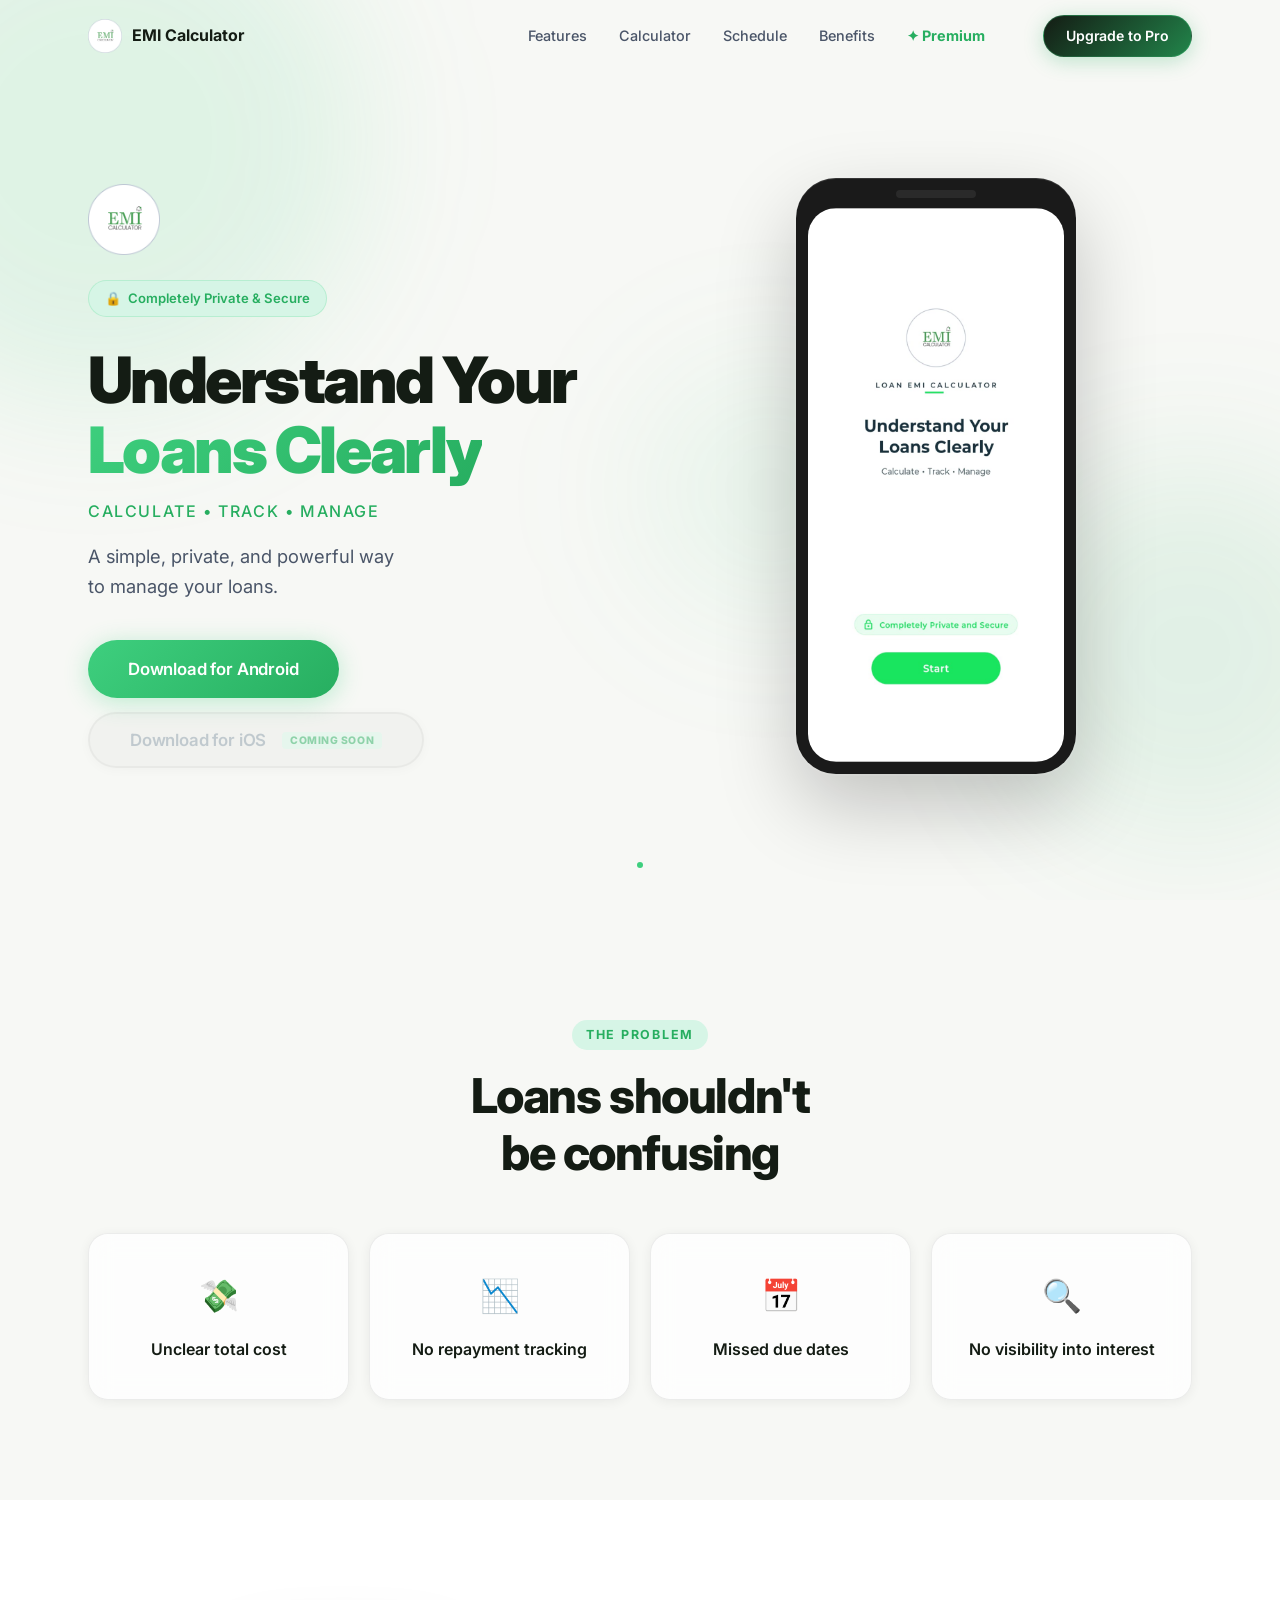
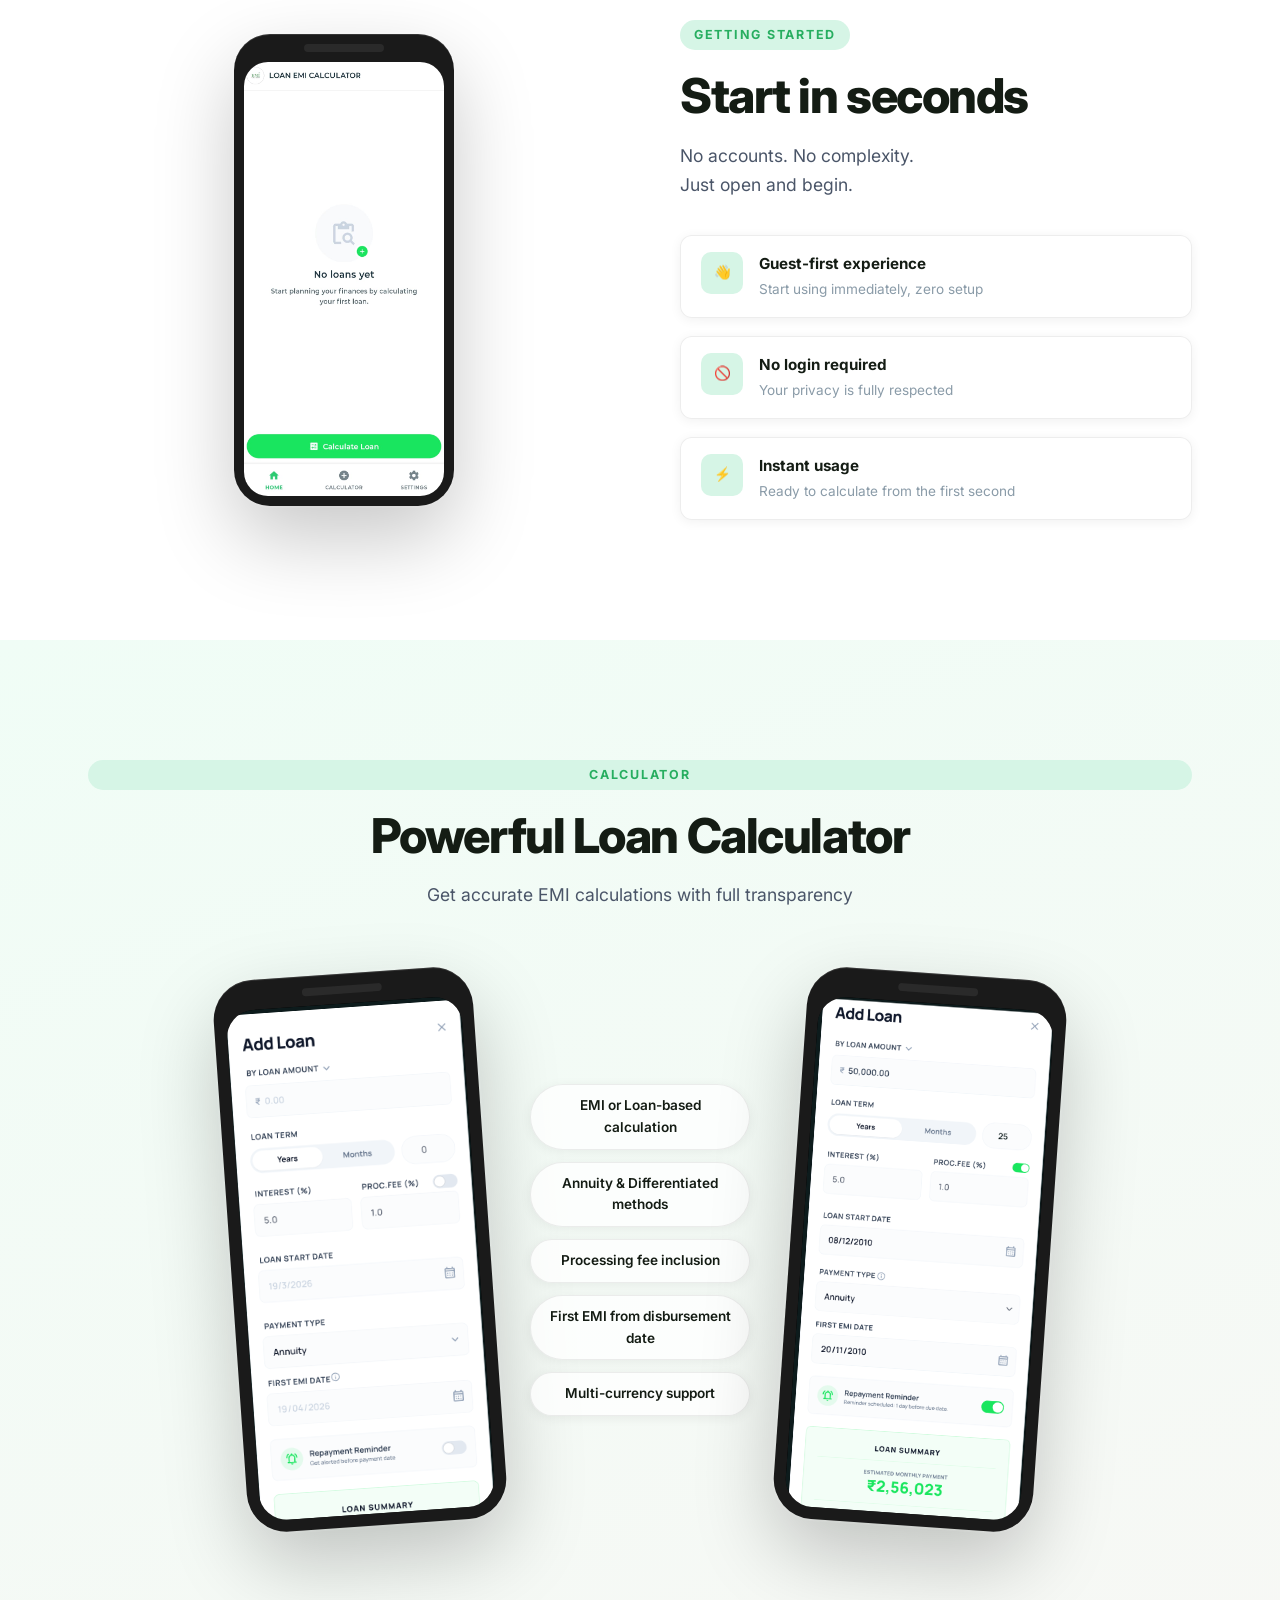
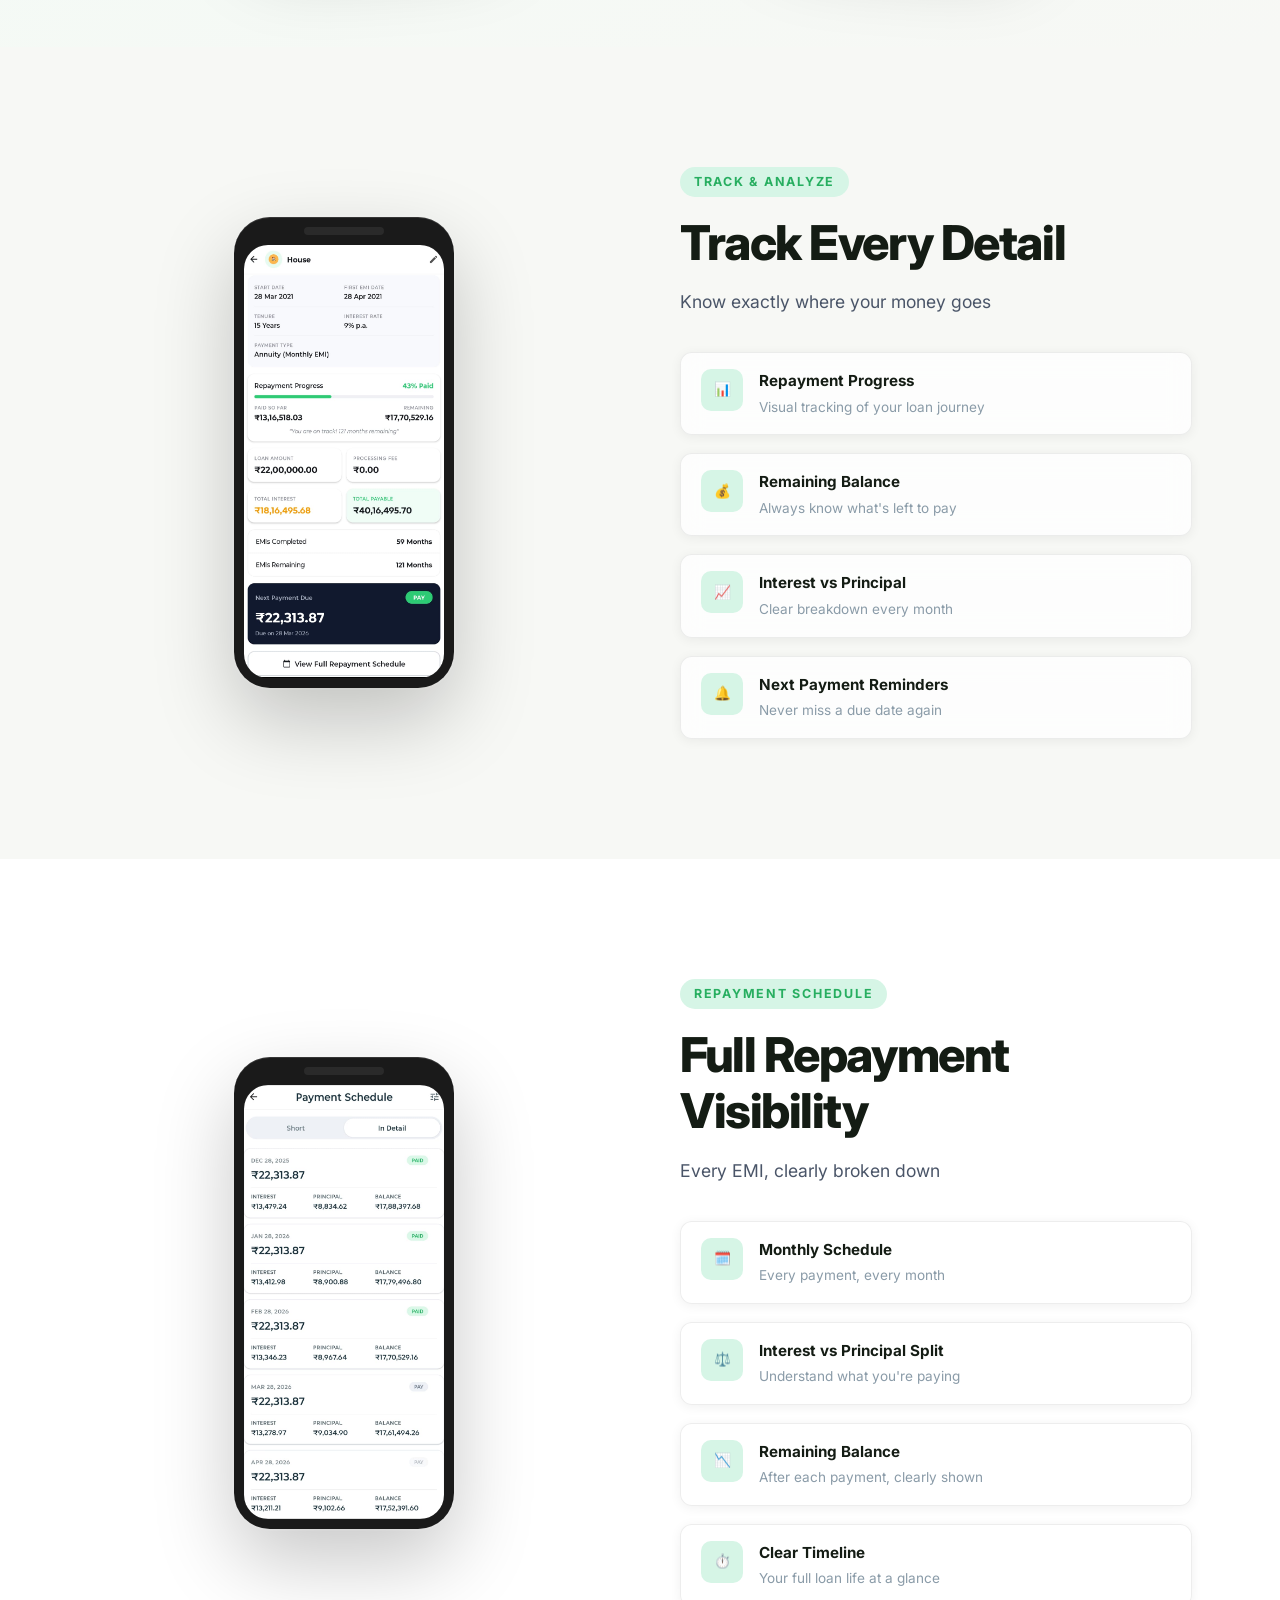
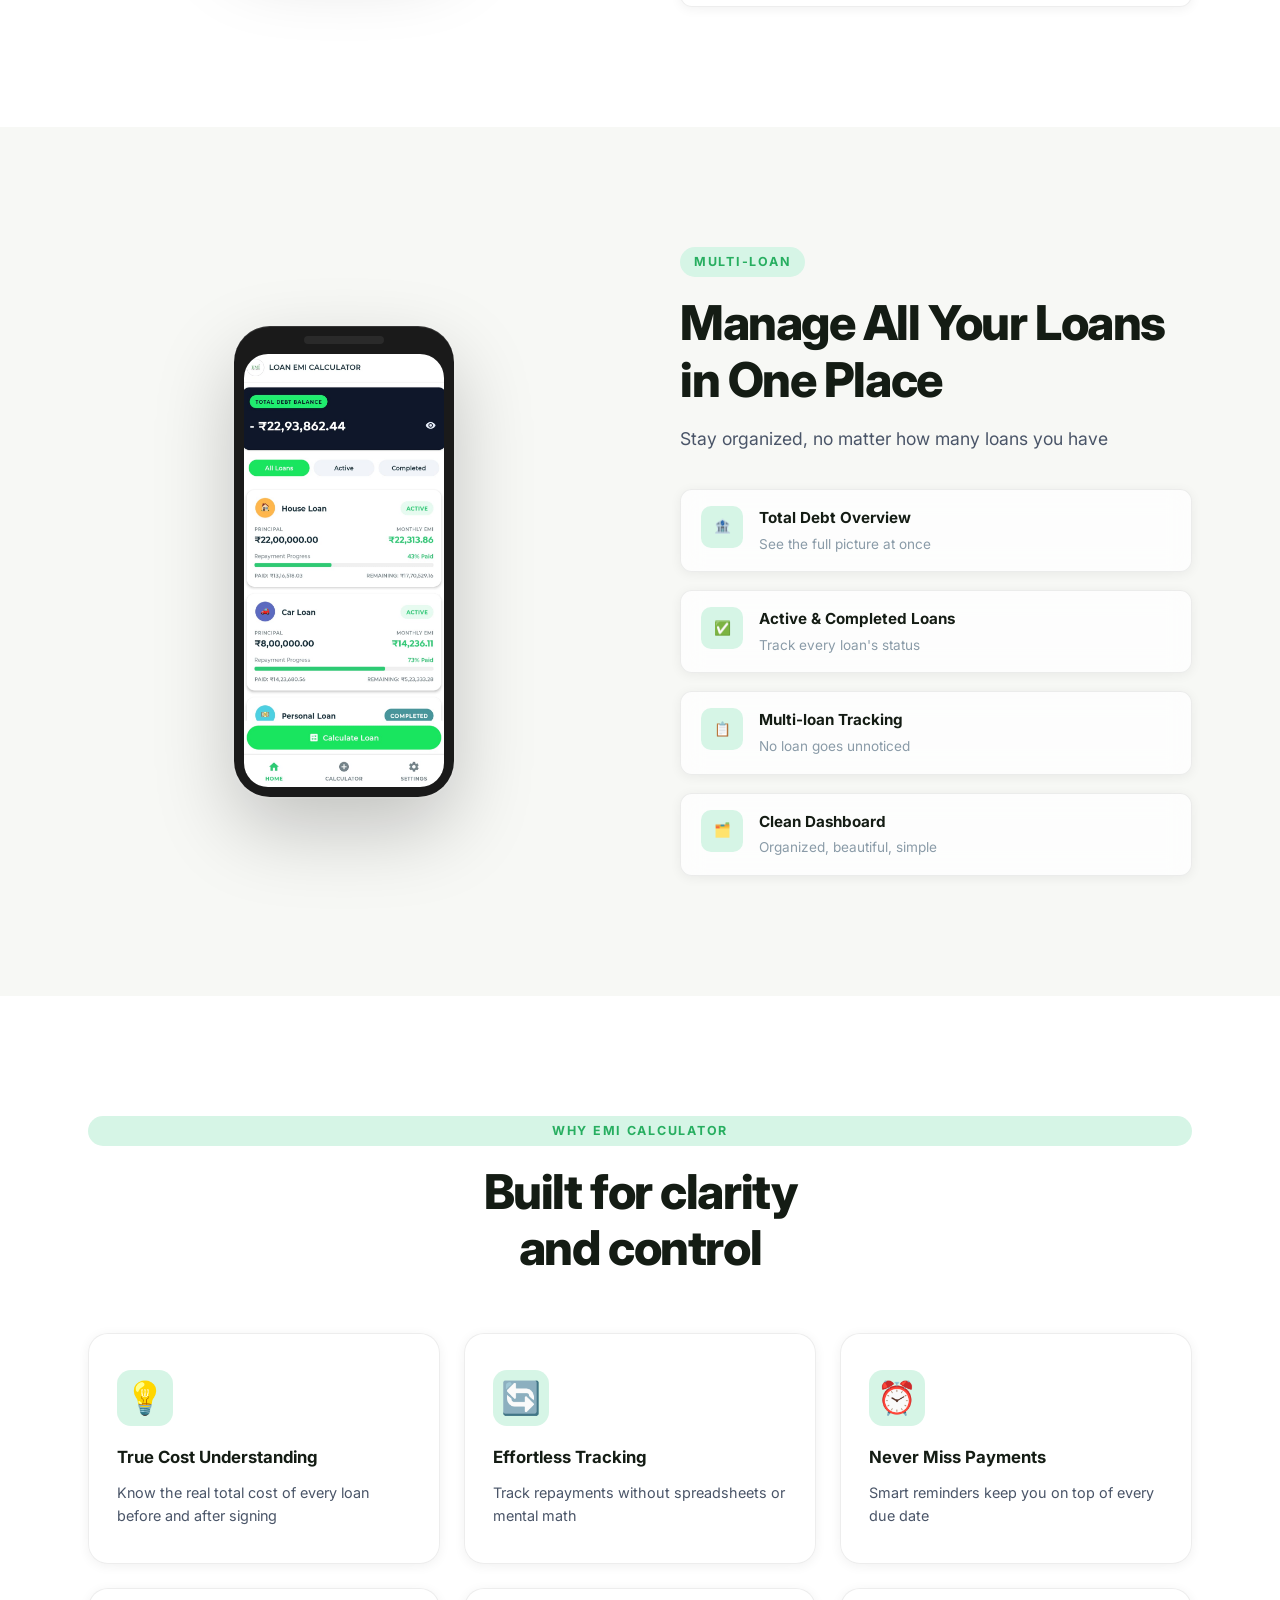
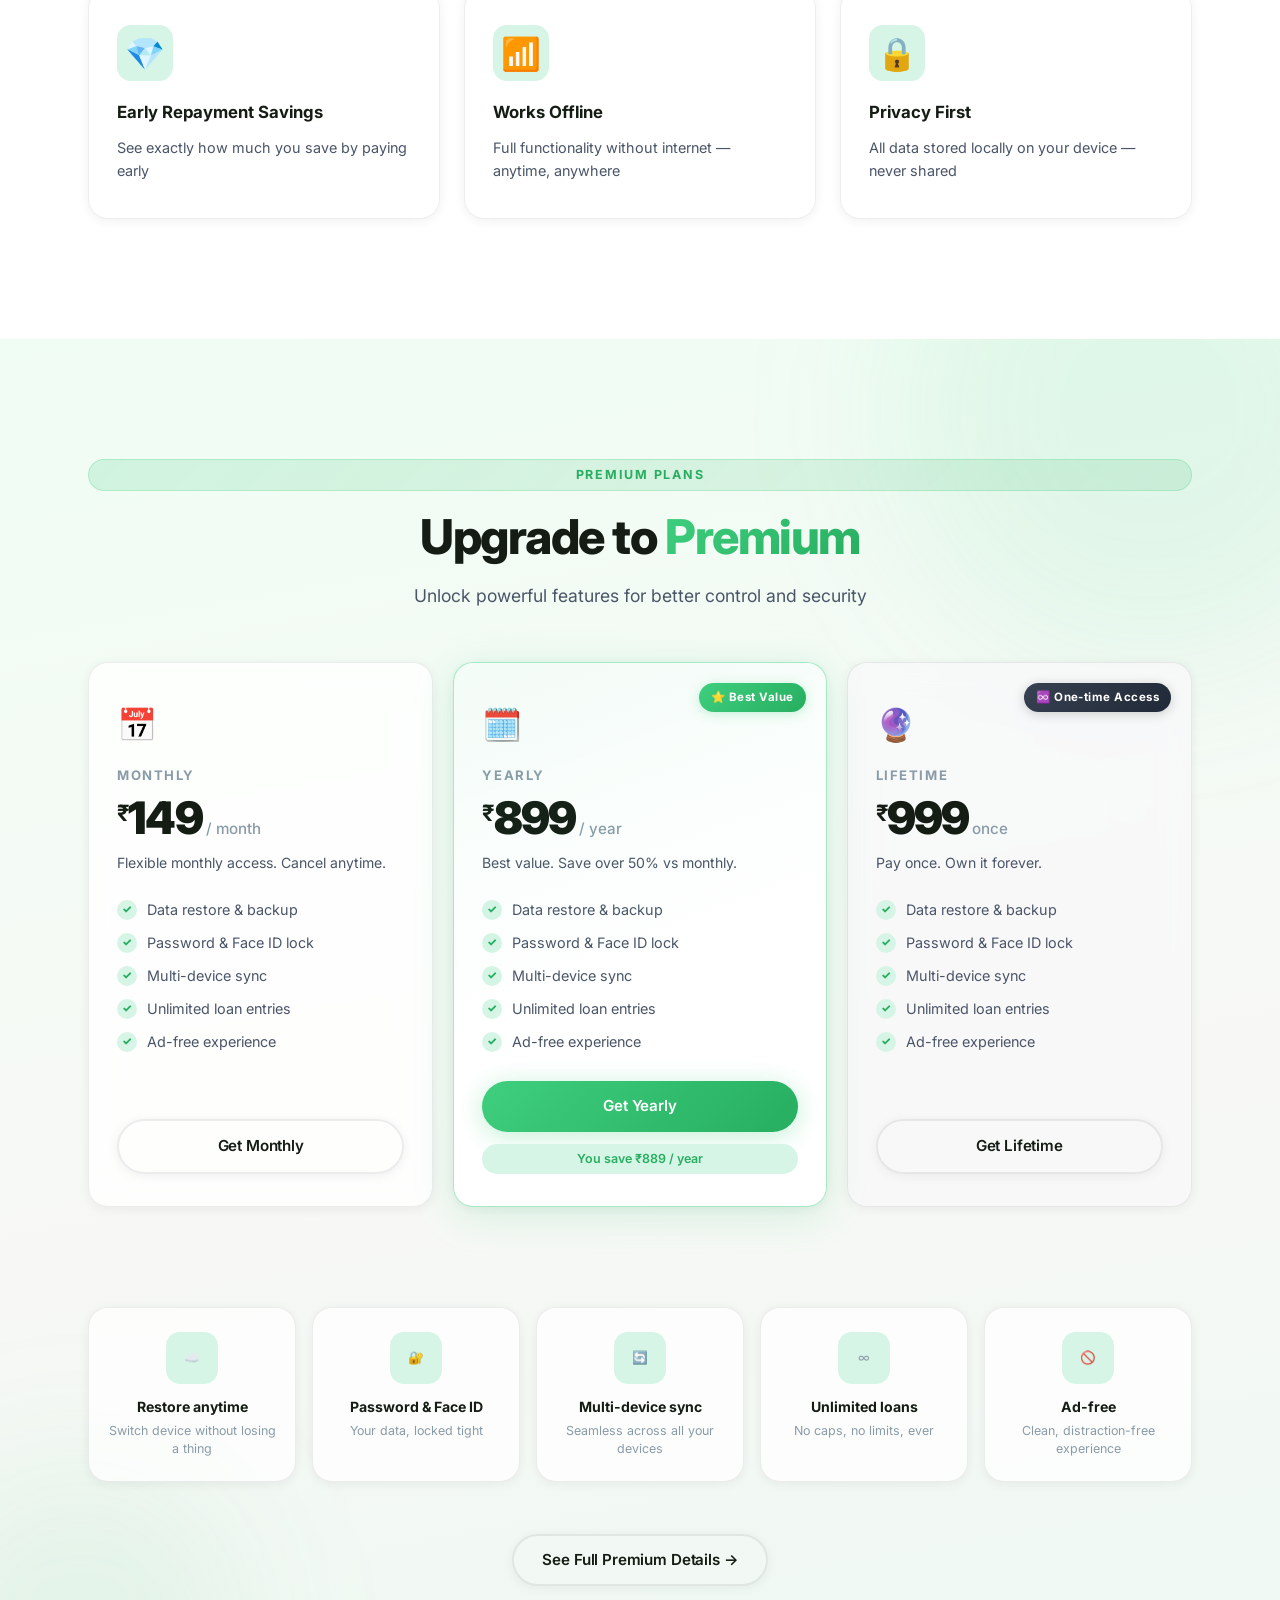
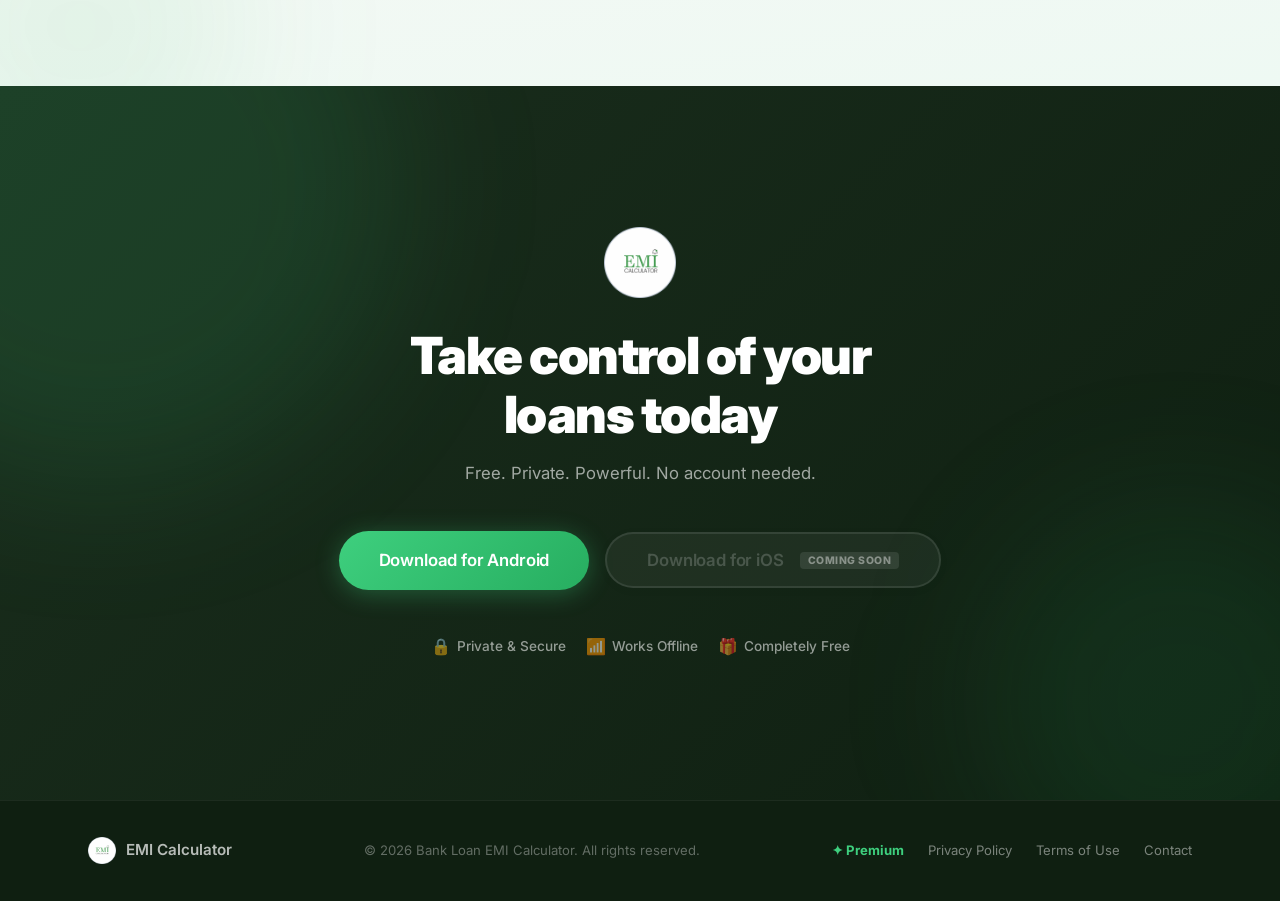
==== index.html @ fca87fe2 "Initial commit for Bank Loan EMI Calculator Landing Page" ====
<!DOCTYPE html>
<html lang="en">

<head>
  <meta charset="UTF-8" />
  <meta name="viewport" content="width=device-width, initial-scale=1.0" />
  <title>Bank Loan EMI Calculator – Understand Your Loans Clearly</title>
  <meta name="description"
    content="A simple, private, and powerful way to calculate, track, and manage your loans. No accounts needed. Works offline." />
  <meta name="keywords" content="loan EMI calculator, loan tracker, repayment schedule, loan management app" />
  <link rel="icon" type="image/png" href="LOGO.png" />
  <link rel="preconnect" href="https://fonts.googleapis.com" />
  <link rel="preconnect" href="https://fonts.gstatic.com" crossorigin />
  <link href="https://fonts.googleapis.com/css2?family=Inter:wght@300;400;500;600;700;800;900&display=swap"
    rel="stylesheet" />
  <link rel="stylesheet" href="style.css" />
</head>

<body>

  <!-- ========== NAV ========== -->
  <nav class="nav" id="navbar">
    <div class="nav-inner">
      <a href="#" class="nav-logo" id="nav-logo-link">
        <img src="LOGO.png" alt="Bank Loan EMI Calculator Logo" class="nav-logo-img" />
        <span class="nav-logo-text">EMI Calculator</span>
      </a>
      <div class="nav-links" id="nav-links">
        <a href="#features" class="nav-link">Features</a>
        <a href="#calculator" class="nav-link">Calculator</a>
        <a href="#schedule" class="nav-link">Schedule</a>
        <a href="#benefits" class="nav-link">Benefits</a>
        <a href="#pricing" class="nav-link nav-link-pro">✦ Premium</a>
      </div>
      <a href="premium.html" class="btn btn-sm btn-pro nav-cta" id="nav-cta">Upgrade to Pro</a>
      <button class="hamburger" id="hamburger" aria-label="Open menu">
        <span></span><span></span><span></span>
      </button>
    </div>
    <!-- mobile drawer -->
    <div class="mobile-drawer" id="mobile-drawer">
      <a href="#features" class="drawer-link">Features</a>
      <a href="#calculator" class="drawer-link">Calculator</a>
      <a href="#schedule" class="drawer-link">Schedule</a>
      <a href="#benefits" class="drawer-link">Benefits</a>
      <a href="#pricing" class="drawer-link">✦ Premium Plans</a>
      <a href="premium.html" class="btn btn-pro drawer-cta">Upgrade to Pro</a>
    </div>
  </nav>

  <!-- ========== HERO ========== -->
  <section class="hero" id="hero">
    <div class="hero-bg-blobs">
      <div class="blob blob-1"></div>
      <div class="blob blob-2"></div>
      <div class="blob blob-3"></div>
    </div>
    <div class="container hero-inner">
      <div class="hero-content reveal">
        <div class="hero-logo-wrap">
          <img src="LOGO.png" alt="App Logo" class="hero-logo" />
        </div>
        <div class="trust-badge-top">
          <span class="shield-icon">🔒</span>
          <span>Completely Private &amp; Secure</span>
        </div>
        <h1 class="hero-headline">Understand Your<br /><span class="accent-text">Loans Clearly</span></h1>
        <p class="hero-tagline">Calculate &bull; Track &bull; Manage</p>
        <p class="hero-sub">A simple, private, and powerful way<br class="br-hide" /> to manage your loans.</p>
        <div class="hero-actions">
          <a href="https://play.google.com/store/apps/details?id=com.freebird.emicalculator"
            class="btn btn-primary btn-lg" target="_blank" id="hero-android">Download for Android</a>
          <button class="btn btn-outline btn-lg btn-disabled" disabled>
            Download for iOS
            <span class="badge-inline">Coming Soon</span>
          </button>
        </div>
      </div>
      <div class="hero-mockup reveal reveal-delay-1">
        <div class="phone-mockup float-anim">
          <div class="phone-screen">
            <img src="1.jpeg" alt="Welcome screen of EMI Calculator app" class="phone-img" />
          </div>
        </div>
        <div class="mockup-glow"></div>
      </div>
    </div>
    <div class="hero-scroll-hint">
      <span class="scroll-dot"></span>
    </div>
  </section>

  <!-- ========== PROBLEM ========== -->
  <section class="problem" id="problem">
    <div class="container">
      <div class="section-label reveal">The Problem</div>
      <h2 class="section-title reveal">Loans shouldn't<br />be confusing</h2>
      <div class="problem-grid reveal">
        <div class="problem-card" id="prob-1">
          <div class="problem-icon">💸</div>
          <p>Unclear total cost</p>
        </div>
        <div class="problem-card" id="prob-2">
          <div class="problem-icon">📉</div>
          <p>No repayment tracking</p>
        </div>
        <div class="problem-card" id="prob-3">
          <div class="problem-icon">📅</div>
          <p>Missed due dates</p>
        </div>
        <div class="problem-card" id="prob-4">
          <div class="problem-icon">🔍</div>
          <p>No visibility into interest</p>
        </div>
      </div>
    </div>
  </section>

  <!-- ========== GETTING STARTED ========== -->
  <section class="getting-started" id="features">
    <div class="container split-layout">
      <div class="split-mockup reveal">
        <div class="phone-mockup phone-sm float-anim float-anim-slow">
          <div class="phone-screen">
            <img src="2.jpeg" alt="Empty state screen – start fresh" class="phone-img" />
          </div>
        </div>
      </div>
      <div class="split-content reveal reveal-delay-1">
        <div class="section-label">Getting Started</div>
        <h2 class="section-title">Start in seconds</h2>
        <p class="section-sub">No accounts. No complexity.<br />Just open and begin.</p>
        <ul class="feature-list">
          <li class="feature-item" id="feat-guest">
            <span class="feat-icon">👋</span>
            <div>
              <strong>Guest-first experience</strong>
              <span>Start using immediately, zero setup</span>
            </div>
          </li>
          <li class="feature-item" id="feat-nologin">
            <span class="feat-icon">🚫</span>
            <div>
              <strong>No login required</strong>
              <span>Your privacy is fully respected</span>
            </div>
          </li>
          <li class="feature-item" id="feat-instant">
            <span class="feat-icon">⚡</span>
            <div>
              <strong>Instant usage</strong>
              <span>Ready to calculate from the first second</span>
            </div>
          </li>
        </ul>
      </div>
    </div>
  </section>

  <!-- ========== SMART CALCULATOR ========== -->
  <section class="calculator-section" id="calculator">
    <div class="container">
      <div class="section-label reveal center">Calculator</div>
      <h2 class="section-title reveal center">Powerful Loan Calculator</h2>
      <p class="section-sub reveal center">Get accurate EMI calculations with full transparency</p>

      <div class="dual-mockup-wrap reveal">
        <div class="phone-mockup phone-left float-anim">
          <div class="phone-screen">
            <img src="3.png" alt="Loan input form screen" class="phone-img" />
          </div>
        </div>
        <div class="dual-features">
          <div class="feature-pill" id="calc-feat-1">EMI or Loan-based calculation</div>
          <div class="feature-pill" id="calc-feat-2">Annuity &amp; Differentiated methods</div>
          <div class="feature-pill" id="calc-feat-3">Processing fee inclusion</div>
          <div class="feature-pill" id="calc-feat-4">First EMI from disbursement date</div>
          <div class="feature-pill" id="calc-feat-5">Multi-currency support</div>
        </div>
        <div class="phone-mockup phone-right float-anim float-anim-slow">
          <div class="phone-screen">
            <img src="4.png" alt="Loan calculation result screen" class="phone-img" />
          </div>
        </div>
      </div>
    </div>
  </section>

  <!-- ========== TRACK & ANALYZE ========== -->
  <section class="track-section" id="track">
    <div class="container split-layout split-reverse">
      <div class="split-content reveal">
        <div class="section-label">Track &amp; Analyze</div>
        <h2 class="section-title">Track Every Detail</h2>
        <p class="section-sub">Know exactly where your money goes</p>
        <ul class="feature-list">
          <li class="feature-item" id="track-feat-1">
            <span class="feat-icon">📊</span>
            <div><strong>Repayment Progress</strong><span>Visual tracking of your loan journey</span></div>
          </li>
          <li class="feature-item" id="track-feat-2">
            <span class="feat-icon">💰</span>
            <div><strong>Remaining Balance</strong><span>Always know what's left to pay</span></div>
          </li>
          <li class="feature-item" id="track-feat-3">
            <span class="feat-icon">📈</span>
            <div><strong>Interest vs Principal</strong><span>Clear breakdown every month</span></div>
          </li>
          <li class="feature-item" id="track-feat-4">
            <span class="feat-icon">🔔</span>
            <div><strong>Next Payment Reminders</strong><span>Never miss a due date again</span></div>
          </li>
        </ul>
      </div>
      <div class="split-mockup reveal reveal-delay-1">
        <div class="phone-mockup phone-sm float-anim">
          <div class="phone-screen">
            <img src="5.jpeg" alt="Loan details dashboard screen" class="phone-img" />
          </div>
        </div>
      </div>
    </div>
  </section>

  <!-- ========== REPAYMENT SCHEDULE ========== -->
  <section class="schedule-section" id="schedule">
    <div class="container split-layout">
      <div class="split-mockup reveal">
        <div class="phone-mockup phone-sm float-anim float-anim-slow">
          <div class="phone-screen">
            <img src="6.jpeg" alt="Repayment schedule screen" class="phone-img" />
          </div>
        </div>
      </div>
      <div class="split-content reveal reveal-delay-1">
        <div class="section-label">Repayment Schedule</div>
        <h2 class="section-title">Full Repayment Visibility</h2>
        <p class="section-sub">Every EMI, clearly broken down</p>
        <ul class="feature-list">
          <li class="feature-item" id="sched-feat-1">
            <span class="feat-icon">🗓️</span>
            <div><strong>Monthly Schedule</strong><span>Every payment, every month</span></div>
          </li>
          <li class="feature-item" id="sched-feat-2">
            <span class="feat-icon">⚖️</span>
            <div><strong>Interest vs Principal Split</strong><span>Understand what you're paying</span></div>
          </li>
          <li class="feature-item" id="sched-feat-3">
            <span class="feat-icon">📉</span>
            <div><strong>Remaining Balance</strong><span>After each payment, clearly shown</span></div>
          </li>
          <li class="feature-item" id="sched-feat-4">
            <span class="feat-icon">⏱️</span>
            <div><strong>Clear Timeline</strong><span>Your full loan life at a glance</span></div>
          </li>
        </ul>
      </div>
    </div>
  </section>

  <!-- ========== MULTI-LOAN MANAGEMENT ========== -->
  <section class="multiloan-section" id="multiloan">
    <div class="container split-layout split-reverse">
      <div class="split-content reveal">
        <div class="section-label">Multi-Loan</div>
        <h2 class="section-title">Manage All Your Loans<br />in One Place</h2>
        <p class="section-sub">Stay organized, no matter how many loans you have</p>
        <ul class="feature-list">
          <li class="feature-item" id="multi-feat-1">
            <span class="feat-icon">🏦</span>
            <div><strong>Total Debt Overview</strong><span>See the full picture at once</span></div>
          </li>
          <li class="feature-item" id="multi-feat-2">
            <span class="feat-icon">✅</span>
            <div><strong>Active &amp; Completed Loans</strong><span>Track every loan's status</span></div>
          </li>
          <li class="feature-item" id="multi-feat-3">
            <span class="feat-icon">📋</span>
            <div><strong>Multi-loan Tracking</strong><span>No loan goes unnoticed</span></div>
          </li>
          <li class="feature-item" id="multi-feat-4">
            <span class="feat-icon">🗂️</span>
            <div><strong>Clean Dashboard</strong><span>Organized, beautiful, simple</span></div>
          </li>
        </ul>
      </div>
      <div class="split-mockup reveal reveal-delay-1">
        <div class="phone-mockup phone-sm float-anim">
          <div class="phone-screen">
            <img src="7.jpeg" alt="Multi-loan home screen" class="phone-img" />
          </div>
        </div>
      </div>
    </div>
  </section>

  <!-- ========== VALUE / BENEFITS ========== -->
  <section class="benefits-section" id="benefits">
    <div class="container">
      <div class="section-label reveal center">Why EMI Calculator</div>
      <h2 class="section-title reveal center">Built for clarity<br />and control</h2>
      <div class="benefits-grid reveal">
        <div class="benefit-card" id="ben-1">
          <div class="benefit-icon">💡</div>
          <h3>True Cost Understanding</h3>
          <p>Know the real total cost of every loan before and after signing</p>
        </div>
        <div class="benefit-card" id="ben-2">
          <div class="benefit-icon">🔄</div>
          <h3>Effortless Tracking</h3>
          <p>Track repayments without spreadsheets or mental math</p>
        </div>
        <div class="benefit-card" id="ben-3">
          <div class="benefit-icon">⏰</div>
          <h3>Never Miss Payments</h3>
          <p>Smart reminders keep you on top of every due date</p>
        </div>
        <div class="benefit-card" id="ben-4">
          <div class="benefit-icon">💎</div>
          <h3>Early Repayment Savings</h3>
          <p>See exactly how much you save by paying early</p>
        </div>
        <div class="benefit-card" id="ben-5">
          <div class="benefit-icon">📶</div>
          <h3>Works Offline</h3>
          <p>Full functionality without internet — anytime, anywhere</p>
        </div>
        <div class="benefit-card" id="ben-6">
          <div class="benefit-icon">🔒</div>
          <h3>Privacy First</h3>
          <p>All data stored locally on your device — never shared</p>
        </div>
      </div>
    </div>
  </section>

  <!-- ========== PREMIUM / PRICING ========== -->
  <section class="pricing-section" id="pricing">
    <div class="pricing-bg">
      <div class="pricing-blob pb-1"></div>
      <div class="pricing-blob pb-2"></div>
    </div>
    <div class="container">
      <div class="section-label reveal center pro-label">Premium Plans</div>
      <h2 class="section-title reveal center">Upgrade to <span class="accent-text">Premium</span></h2>
      <p class="section-sub reveal center">Unlock powerful features for better control and security</p>

      <!-- Pricing Cards -->
      <div class="pricing-cards reveal">

        <!-- Monthly -->
        <div class="pricing-card" id="plan-monthly">
          <div class="plan-icon">📅</div>
          <div class="plan-name">Monthly</div>
          <div class="plan-price"><span class="plan-currency">₹</span>149<span class="plan-period"> / month</span></div>
          <p class="plan-desc">Flexible monthly access. Cancel anytime.</p>
          <ul class="plan-features">
            <li><span class="pf-check">✓</span> Data restore & backup</li>
            <li><span class="pf-check">✓</span> Password & Face ID lock</li>
            <li><span class="pf-check">✓</span> Multi-device sync</li>
            <li><span class="pf-check">✓</span> Unlimited loan entries</li>
            <li><span class="pf-check">✓</span> Ad-free experience</li>
          </ul>
          <a href="premium.html#plan-monthly" class="btn btn-outline btn-plan" id="cta-monthly">Get Monthly</a>
        </div>

        <!-- Yearly — BEST VALUE -->
        <div class="pricing-card pricing-card-featured" id="plan-yearly">
          <div class="plan-badge">⭐ Best Value</div>
          <div class="plan-icon">🗓️</div>
          <div class="plan-name">Yearly</div>
          <div class="plan-price"><span class="plan-currency">₹</span>899<span class="plan-period"> / year</span></div>
          <p class="plan-desc">Best value. Save over 50% vs monthly.</p>
          <ul class="plan-features">
            <li><span class="pf-check">✓</span> Data restore & backup</li>
            <li><span class="pf-check">✓</span> Password & Face ID lock</li>
            <li><span class="pf-check">✓</span> Multi-device sync</li>
            <li><span class="pf-check">✓</span> Unlimited loan entries</li>
            <li><span class="pf-check">✓</span> Ad-free experience</li>
          </ul>
          <a href="premium.html#plan-yearly" class="btn btn-primary btn-plan" id="cta-yearly">Get Yearly</a>
          <div class="plan-saving">You save ₹889 / year</div>
        </div>

        <!-- Lifetime -->
        <div class="pricing-card pricing-card-lifetime" id="plan-lifetime">
          <div class="plan-badge plan-badge-alt">♾️ One-time Access</div>
          <div class="plan-icon">🔮</div>
          <div class="plan-name">Lifetime</div>
          <div class="plan-price"><span class="plan-currency">₹</span>999<span class="plan-period"> once</span></div>
          <p class="plan-desc">Pay once. Own it forever.</p>
          <ul class="plan-features">
            <li><span class="pf-check">✓</span> Data restore & backup</li>
            <li><span class="pf-check">✓</span> Password & Face ID lock</li>
            <li><span class="pf-check">✓</span> Multi-device sync</li>
            <li><span class="pf-check">✓</span> Unlimited loan entries</li>
            <li><span class="pf-check">✓</span> Ad-free experience</li>
          </ul>
          <a href="premium.html#plan-lifetime" class="btn btn-outline btn-plan" id="cta-lifetime">Get Lifetime</a>
        </div>

      </div><!-- /pricing-cards -->

      <!-- Premium feature highlights -->
      <div class="premium-features reveal">
        <div class="premium-feat-item" id="pfeat-1">
          <span class="pf-icon">☁️</span>
          <div><strong>Restore anytime</strong><span>Switch device without losing a thing</span></div>
        </div>
        <div class="premium-feat-item" id="pfeat-2">
          <span class="pf-icon">🔐</span>
          <div><strong>Password & Face ID</strong><span>Your data, locked tight</span></div>
        </div>
        <div class="premium-feat-item" id="pfeat-3">
          <span class="pf-icon">🔄</span>
          <div><strong>Multi-device sync</strong><span>Seamless across all your devices</span></div>
        </div>
        <div class="premium-feat-item" id="pfeat-4">
          <span class="pf-icon">∞</span>
          <div><strong>Unlimited loans</strong><span>No caps, no limits, ever</span></div>
        </div>
        <div class="premium-feat-item" id="pfeat-5">
          <span class="pf-icon">🚫</span>
          <div><strong>Ad-free</strong><span>Clean, distraction-free experience</span></div>
        </div>
      </div>

      <div class="pricing-learn-more reveal">
        <a href="premium.html" class="btn btn-outline" id="pricing-learn-more-btn">See Full Premium Details →</a>
      </div>
    </div>
  </section>

  <!-- ========== FINAL CTA ========== -->
  <section class="final-cta" id="cta">
    <div class="cta-bg-blobs">
      <div class="blob cta-blob-1"></div>
      <div class="blob cta-blob-2"></div>
    </div>
    <div class="container cta-inner reveal">
      <img src="LOGO.png" alt="App Logo" class="cta-logo" />
      <h2 class="cta-headline">Take control of your<br />loans today</h2>
      <p class="cta-sub">Free. Private. Powerful. No account needed.</p>
      <div class="cta-actions">
        <a href="https://play.google.com/store/apps/details?id=com.freebird.emicalculator"
          class="btn btn-primary btn-lg" target="_blank" id="cta-android">Download for Android</a>
        <button class="btn btn-outline btn-lg btn-outline-white btn-disabled" disabled>
          Download for iOS
          <span class="badge-inline">Coming Soon</span>
        </button>
      </div>
      <div class="trust-badges">
        <span class="trust-badge" id="badge-private"><span>🔒</span> Private &amp; Secure</span>
        <span class="trust-badge" id="badge-offline"><span>📶</span> Works Offline</span>
        <span class="trust-badge" id="badge-free"><span>🎁</span> Completely Free</span>
      </div>
    </div>
  </section>

  <!-- ========== FOOTER ========== -->
  <footer class="footer">
    <div class="container footer-inner">
      <div class="footer-brand">
        <img src="LOGO.png" alt="Logo" class="footer-logo" />
        <span>EMI Calculator</span>
      </div>
      <p class="footer-copy">&copy; 2026 Bank Loan EMI Calculator. All rights reserved.</p>
      <div class="footer-links">
        <a href="premium.html" class="footer-link footer-link-pro">✦ Premium</a>
        <a href="#" class="footer-link">Privacy Policy</a>
        <a href="#" class="footer-link">Terms of Use</a>
        <a href="#" class="footer-link">Contact</a>
      </div>
    </div>
  </footer>

  <script src="script.js"></script>
</body>

</html>
---- style.css ----
/* =========================================================
   DESIGN SYSTEM TOKENS
   ========================================================= */
:root {
  --bg: #f7f8f5;
  --bg-alt: #ffffff;
  --bg-card: rgba(255, 255, 255, 0.75);
  --green: #3ecf7e;
  --green-dark: #27ae60;
  --green-light: #d6f5e6;
  --green-glow: rgba(62, 207, 126, 0.18);
  --text-primary: #141c14;
  --text-body: #4a5568;
  --text-muted: #8a9ba8;
  --border: rgba(0, 0, 0, 0.07);
  --shadow-sm: 0 2px 12px rgba(0, 0, 0, 0.06);
  --shadow-md: 0 8px 40px rgba(0, 0, 0, 0.10);
  --shadow-lg: 0 24px 72px rgba(0, 0, 0, 0.14);
  --radius-sm: 12px;
  --radius-md: 20px;
  --radius-lg: 32px;
  --radius-xl: 48px;
  --font: 'Inter', -apple-system, BlinkMacSystemFont, 'Segoe UI', sans-serif;
  --nav-h: 72px;
  --transition: 0.35s cubic-bezier(0.4, 0, 0.2, 1);
}

/* =========================================================
   RESET & BASE
   ========================================================= */
*,
*::before,
*::after {
  box-sizing: border-box;
  margin: 0;
  padding: 0;
}

html {
  scroll-behavior: smooth;
  font-size: 16px;
}

body {
  font-family: var(--font);
  background: var(--bg);
  color: var(--text-primary);
  line-height: 1.6;
  overflow-x: hidden;
  -webkit-font-smoothing: antialiased;
}

img {
  display: block;
  max-width: 100%;
}

a {
  text-decoration: none;
  color: inherit;
}

ul {
  list-style: none;
}

button {
  cursor: pointer;
  border: none;
  background: none;
  font-family: inherit;
}

/* =========================================================
   UTILITIES
   ========================================================= */
.container {
  width: 100%;
  max-width: 1160px;
  margin: 0 auto;
  padding: 0 28px;
}

.center {
  text-align: center;
}

.accent-text {
  background: linear-gradient(135deg, #3ecf7e 0%, #27ae60 100%);
  -webkit-background-clip: text;
  -webkit-text-fill-color: transparent;
  background-clip: text;
}

/* =========================================================
   BUTTONS
   ========================================================= */
.btn {
  display: inline-flex;
  align-items: center;
  justify-content: center;
  gap: 8px;
  padding: 12px 28px;
  border-radius: 50px;
  font-weight: 600;
  font-size: 0.95rem;
  letter-spacing: -0.01em;
  transition: all var(--transition);
  white-space: nowrap;
}

.btn-lg {
  padding: 16px 40px;
  font-size: 1.05rem;
}

.btn-sm {
  padding: 9px 22px;
  font-size: 0.88rem;
}

.btn-primary {
  background: linear-gradient(135deg, #3ecf7e, #27ae60);
  color: #fff;
  box-shadow: 0 4px 24px rgba(62, 207, 126, 0.32);
}

.btn-primary:hover {
  transform: translateY(-2px);
  box-shadow: 0 8px 32px rgba(62, 207, 126, 0.45);
}

.btn-primary:active {
  transform: translateY(0);
}

.btn-outline {
  background: transparent;
  color: var(--text-primary);
  border: 2px solid var(--border);
  box-shadow: var(--shadow-sm);
}

.btn-outline:hover {
  border-color: var(--green);
  color: var(--green-dark);
  background: var(--green-light);
  transform: translateY(-2px);
}

.btn-outline-white {
  border-color: rgba(255, 255, 255, 0.35);
  color: #fff;
}

.btn-outline-white:hover {
  background: rgba(255, 255, 255, 0.15);
  border-color: rgba(255, 255, 255, 0.6);
  color: #fff;
}

/* =========================================================
   SECTION TYPOGRAPHY
   ========================================================= */
.section-label {
  display: inline-block;
  font-size: 0.78rem;
  font-weight: 700;
  letter-spacing: 0.14em;
  text-transform: uppercase;
  color: var(--green-dark);
  background: var(--green-light);
  padding: 5px 14px;
  border-radius: 50px;
  margin-bottom: 18px;
}

.section-label.center {
  display: block;
}

.section-title {
  font-size: clamp(2rem, 4.5vw, 3rem);
  font-weight: 800;
  line-height: 1.18;
  letter-spacing: -0.03em;
  color: var(--text-primary);
  margin-bottom: 16px;
}

.section-sub {
  font-size: 1.1rem;
  color: var(--text-body);
  line-height: 1.65;
  max-width: 480px;
  margin-bottom: 36px;
}

.section-sub.center {
  margin: 0 auto 36px;
  text-align: center;
}

/* =========================================================
   SCROLL REVEAL
   ========================================================= */
.reveal {
  opacity: 0;
  transform: translateY(32px);
  transition: opacity 0.7s ease, transform 0.7s ease;
}

.reveal.revealed {
  opacity: 1;
  transform: translateY(0);
}

.reveal-delay-1 {
  transition-delay: 0.15s;
}

.reveal-delay-2 {
  transition-delay: 0.3s;
}

/* =========================================================
   FLOATING ANIMATION
   ========================================================= */
@keyframes float {

  0%,
  100% {
    transform: translateY(0px);
  }

  50% {
    transform: translateY(-16px);
  }
}

@keyframes floatSlow {

  0%,
  100% {
    transform: translateY(0px) rotate(-1deg);
  }

  50% {
    transform: translateY(-10px) rotate(1deg);
  }
}

.float-anim {
  animation: float 5s ease-in-out infinite;
}

.float-anim-slow {
  animation: floatSlow 7s ease-in-out infinite;
}

/* =========================================================
   BLOBS (decorative)
   ========================================================= */
.blob {
  position: absolute;
  border-radius: 50%;
  filter: blur(72px);
  pointer-events: none;
  z-index: 0;
}

.blob-1 {
  width: 520px;
  height: 520px;
  background: rgba(62, 207, 126, 0.13);
  top: -120px;
  left: -160px;
}

.blob-2 {
  width: 380px;
  height: 380px;
  background: rgba(39, 174, 96, 0.10);
  bottom: 60px;
  right: -100px;
}

.blob-3 {
  width: 260px;
  height: 260px;
  background: rgba(62, 207, 126, 0.08);
  top: 40%;
  left: 50%;
}

.hero-bg-blobs {
  position: absolute;
  inset: 0;
  overflow: hidden;
  z-index: 0;
}

/* =========================================================
   NAVBAR
   ========================================================= */
.nav {
  position: fixed;
  top: 0;
  left: 0;
  right: 0;
  z-index: 1000;
  height: var(--nav-h);
  transition: background var(--transition), box-shadow var(--transition);
}

.nav.scrolled {
  background: rgba(247, 248, 245, 0.88);
  backdrop-filter: blur(18px);
  -webkit-backdrop-filter: blur(18px);
  box-shadow: 0 1px 0 var(--border);
}

.nav-inner {
  max-width: 1160px;
  margin: 0 auto;
  padding: 0 28px;
  height: 100%;
  display: flex;
  align-items: center;
  gap: 32px;
}

.nav-logo {
  display: flex;
  align-items: center;
  gap: 10px;
  flex-shrink: 0;
}

.nav-logo-img {
  width: 34px;
  height: 34px;
  object-fit: contain;
  border-radius: 8px;
}

.nav-logo-text {
  font-weight: 700;
  font-size: 1rem;
  color: var(--text-primary);
}

.nav-links {
  display: flex;
  align-items: center;
  gap: 4px;
  margin-left: auto;
}

.nav-link {
  font-size: 0.9rem;
  font-weight: 500;
  color: var(--text-body);
  padding: 8px 14px;
  border-radius: var(--radius-sm);
  transition: color var(--transition), background var(--transition);
}

.nav-link:hover {
  color: var(--green-dark);
  background: var(--green-light);
}

.nav-cta {
  margin-left: 12px;
}

.hamburger {
  display: none;
  flex-direction: column;
  gap: 5px;
  margin-left: auto;
  padding: 8px;
}

.hamburger span {
  display: block;
  width: 22px;
  height: 2px;
  background: var(--text-primary);
  border-radius: 2px;
  transition: all 0.3s;
}

.mobile-drawer {
  display: none;
  flex-direction: column;
  align-items: flex-start;
  gap: 4px;
  background: rgba(247, 248, 245, 0.97);
  backdrop-filter: blur(20px);
  padding: 20px 28px 28px;
  border-top: 1px solid var(--border);
}

.mobile-drawer.open {
  display: flex;
}

.drawer-link {
  font-size: 1rem;
  font-weight: 500;
  color: var(--text-body);
  padding: 10px 0;
  border-bottom: 1px solid var(--border);
  width: 100%;
}

.drawer-cta {
  margin-top: 16px;
  align-self: stretch;
  text-align: center;
}

/* =========================================================
   PHONE MOCKUP
   ========================================================= */
.phone-mockup {
  position: relative;
  width: 260px;
  background: #1a1a1a;
  border-radius: 40px;
  padding: 12px;
  box-shadow:
    0 0 0 2px rgba(255, 255, 255, 0.08),
    0 32px 80px rgba(0, 0, 0, 0.22),
    inset 0 1px 0 rgba(255, 255, 255, 0.12);
}

.phone-mockup::before {
  content: '';
  display: block;
  width: 80px;
  height: 8px;
  background: #2a2a2a;
  border-radius: 4px;
  margin: 0 auto 10px;
}

.phone-screen {
  border-radius: 28px;
  overflow: hidden;
  background: #000;
  aspect-ratio: 9/19.5;
}

.phone-img {
  width: 100%;
  height: 100%;
  object-fit: cover;
  object-position: top;
  display: block;
}

.phone-mockup.phone-sm {
  width: 220px;
  border-radius: 36px;
  padding: 10px;
}

.phone-mockup.phone-sm .phone-screen {
  border-radius: 24px;
}

/* =========================================================
   HERO SECTION
   ========================================================= */
.hero {
  position: relative;
  min-height: 100vh;
  display: flex;
  align-items: center;
  padding-top: var(--nav-h);
  overflow: hidden;
}

.hero-inner {
  display: grid;
  grid-template-columns: 1fr 1fr;
  align-items: center;
  gap: 80px;
  padding-top: 60px;
  padding-bottom: 80px;
  position: relative;
  z-index: 1;
}

.hero-content {
  max-width: 520px;
}

.hero-logo-wrap {
  margin-bottom: 24px;
}

.hero-logo {
  width: 72px;
  height: 72px;
  object-fit: contain;
  border-radius: 18px;
  /* box-s/zhadow: 0 8px 32px rgba(62, 207, 126, 0.25); */
}

.trust-badge-top {
  display: inline-flex;
  align-items: center;
  gap: 7px;
  background: var(--green-light);
  color: var(--green-dark);
  font-size: 0.82rem;
  font-weight: 600;
  padding: 7px 16px;
  border-radius: 50px;
  margin-bottom: 28px;
  border: 1px solid rgba(62, 207, 126, 0.2);
}

.hero-headline {
  font-size: clamp(2.6rem, 5.5vw, 4rem);
  font-weight: 900;
  line-height: 1.1;
  letter-spacing: -0.04em;
  margin-bottom: 14px;
}

.hero-tagline {
  font-size: 1rem;
  font-weight: 500;
  color: var(--green-dark);
  letter-spacing: 0.1em;
  text-transform: uppercase;
  margin-bottom: 16px;
}

.hero-sub {
  font-size: 1.15rem;
  color: var(--text-body);
  line-height: 1.65;
  margin-bottom: 38px;
}

.hero-actions {
  display: flex;
  align-items: center;
  gap: 14px;
  flex-wrap: wrap;
}

.hero-mockup {
  display: flex;
  justify-content: center;
  align-items: center;
  position: relative;
}

.mockup-glow {
  position: absolute;
  width: 300px;
  height: 300px;
  background: radial-gradient(circle, rgba(62, 207, 126, 0.22) 0%, transparent 70%);
  border-radius: 50%;
  z-index: -1;
  top: 50%;
  left: 50%;
  transform: translate(-50%, -50%);
}

.hero-mockup .phone-mockup {
  width: 280px;
}

.hero-scroll-hint {
  position: absolute;
  bottom: 32px;
  left: 50%;
  transform: translateX(-50%);
  z-index: 2;
}

@keyframes scrollBounce {

  0%,
  100% {
    transform: translateY(0);
    opacity: 1;
  }

  50% {
    transform: translateY(12px);
    opacity: 0.4;
  }
}

.scroll-dot {
  display: block;
  width: 6px;
  height: 6px;
  background: var(--green);
  border-radius: 50%;
  animation: scrollBounce 1.8s ease-in-out infinite;
}

/* =========================================================
   PROBLEM SECTION
   ========================================================= */
.problem {
  padding: 120px 0 100px;
  text-align: center;
}

.problem-grid {
  display: grid;
  grid-template-columns: repeat(4, 1fr);
  gap: 20px;
  margin-top: 52px;
}

.problem-card {
  background: var(--bg-card);
  border: 1px solid var(--border);
  border-radius: var(--radius-md);
  padding: 36px 24px;
  box-shadow: var(--shadow-sm);
  transition: transform var(--transition), box-shadow var(--transition);
}

.problem-card:hover {
  transform: translateY(-6px);
  box-shadow: var(--shadow-md);
}

.problem-icon {
  font-size: 2rem;
  margin-bottom: 16px;
}

.problem-card p {
  font-size: 1rem;
  font-weight: 600;
  color: var(--text-primary);
}

/* =========================================================
   SPLIT LAYOUT SECTIONS
   ========================================================= */
.split-layout {
  display: grid;
  grid-template-columns: 1fr 1fr;
  align-items: center;
  gap: 80px;
}

.split-reverse {
  direction: rtl;
}

.split-reverse>* {
  direction: ltr;
}

.getting-started,
.track-section,
.schedule-section,
.multiloan-section {
  padding: 120px 0;
}

.getting-started {
  background: var(--bg-alt);
}

.track-section {
  background: var(--bg);
}

.schedule-section {
  background: var(--bg-alt);
}

.multiloan-section {
  background: var(--bg);
}

.split-mockup {
  display: flex;
  justify-content: center;
  align-items: center;
}

/* =========================================================
   FEATURE LIST
   ========================================================= */
.feature-list {
  display: flex;
  flex-direction: column;
  gap: 18px;
}

.feature-item {
  display: flex;
  align-items: flex-start;
  gap: 16px;
  padding: 16px 20px;
  background: var(--bg-card);
  border: 1px solid var(--border);
  border-radius: var(--radius-sm);
  box-shadow: var(--shadow-sm);
  transition: transform var(--transition), box-shadow var(--transition);
}

.feature-item:hover {
  transform: translateX(4px);
  box-shadow: var(--shadow-md);
  border-color: var(--green-light);
}

.feat-icon {
  font-size: 1.4rem;
  flex-shrink: 0;
  width: 42px;
  height: 42px;
  display: flex;
  align-items: center;
  justify-content: center;
  background: var(--green-light);
  border-radius: 10px;
}

.feature-item div {
  display: flex;
  flex-direction: column;
  gap: 3px;
}

.feature-item strong {
  font-size: 0.95rem;
  font-weight: 700;
  color: var(--text-primary);
}

.feature-item span {
  font-size: 0.85rem;
  color: var(--text-muted);
}

/* =========================================================
   SMART CALCULATOR SECTION
   ========================================================= */
.calculator-section {
  padding: 120px 0;
  background: linear-gradient(160deg, #f0fdf6 0%, #f7f8f5 100%);
}

.dual-mockup-wrap {
  display: flex;
  align-items: center;
  justify-content: center;
  gap: 40px;
  margin-top: 64px;
  flex-wrap: wrap;
}

.phone-left {
  transform: rotate(-4deg);
}

.phone-right {
  transform: rotate(4deg);
}

.phone-left:hover,
.phone-right:hover {
  transform: rotate(0deg) scale(1.03);
  transition: transform 0.4s ease;
}

.dual-features {
  display: flex;
  flex-direction: column;
  gap: 12px;
  max-width: 220px;
}

.feature-pill {
  background: var(--bg-card);
  border: 1px solid var(--border);
  border-radius: 50px;
  padding: 10px 18px;
  font-size: 0.85rem;
  font-weight: 600;
  color: var(--text-primary);
  box-shadow: var(--shadow-sm);
  text-align: center;
  transition: all var(--transition);
}

.feature-pill:hover {
  background: var(--green-light);
  border-color: rgba(62, 207, 126, 0.3);
  color: var(--green-dark);
  transform: scale(1.04);
}

/* =========================================================
   BENEFITS SECTION
   ========================================================= */
.benefits-section {
  padding: 120px 0;
  background: var(--bg-alt);
}

.benefits-grid {
  display: grid;
  grid-template-columns: repeat(3, 1fr);
  gap: 24px;
  margin-top: 56px;
}

.benefit-card {
  background: var(--bg-card);
  border: 1px solid var(--border);
  border-radius: var(--radius-md);
  padding: 36px 28px;
  box-shadow: var(--shadow-sm);
  backdrop-filter: blur(8px);
  transition: transform var(--transition), box-shadow var(--transition);
}

.benefit-card:hover {
  transform: translateY(-8px);
  box-shadow: var(--shadow-md);
  border-color: rgba(62, 207, 126, 0.2);
}

.benefit-icon {
  font-size: 2rem;
  margin-bottom: 18px;
  width: 56px;
  height: 56px;
  display: flex;
  align-items: center;
  justify-content: center;
  background: var(--green-light);
  border-radius: 14px;
}

.benefit-card h3 {
  font-size: 1.05rem;
  font-weight: 700;
  margin-bottom: 10px;
  color: var(--text-primary);
}

.benefit-card p {
  font-size: 0.9rem;
  color: var(--text-body);
  line-height: 1.6;
}

/* =========================================================
   FINAL CTA
   ========================================================= */
.final-cta {
  position: relative;
  padding: 140px 0;
  background: linear-gradient(135deg, #1a2e1d 0%, #0f1f11 100%);
  overflow: hidden;
}

.cta-bg-blobs {
  position: absolute;
  inset: 0;
  overflow: hidden;
}

.cta-blob-1 {
  width: 600px;
  height: 600px;
  background: rgba(62, 207, 126, 0.12);
  top: -200px;
  left: -200px;
}

.cta-blob-2 {
  width: 400px;
  height: 400px;
  background: rgba(39, 174, 96, 0.10);
  bottom: -100px;
  right: -100px;
}

.cta-inner {
  position: relative;
  z-index: 1;
  text-align: center;
}

.cta-logo {
  width: 72px;
  height: 72px;
  object-fit: contain;
  margin: 0 auto 28px;
  border-radius: 18px;
  /* box-shadow: 0 8px 32px rgba(62, 207, 126, 0.3); */
}

.cta-headline {
  font-size: clamp(2rem, 4.5vw, 3.2rem);
  font-weight: 900;
  letter-spacing: -0.03em;
  color: #fff;
  line-height: 1.15;
  margin-bottom: 16px;
}

.cta-sub {
  font-size: 1.05rem;
  color: rgba(255, 255, 255, 0.6);
  margin-bottom: 44px;
}

.cta-actions {
  display: flex;
  align-items: center;
  justify-content: center;
  gap: 16px;
  flex-wrap: wrap;
  margin-bottom: 44px;
}

.trust-badges {
  display: flex;
  align-items: center;
  justify-content: center;
  gap: 20px;
  flex-wrap: wrap;
}

.trust-badge {
  display: inline-flex;
  align-items: center;
  gap: 6px;
  font-size: 0.85rem;
  font-weight: 500;
  color: rgba(255, 255, 255, 0.55);
}

.trust-badge span {
  font-size: 1rem;
}

/* =========================================================
   FOOTER
   ========================================================= */
.footer {
  background: #0f1f11;
  border-top: 1px solid rgba(255, 255, 255, 0.06);
  padding: 36px 0;
}

.footer-inner {
  display: flex;
  align-items: center;
  justify-content: space-between;
  flex-wrap: wrap;
  gap: 20px;
}

.footer-brand {
  display: flex;
  align-items: center;
  gap: 10px;
  color: rgba(255, 255, 255, 0.7);
  font-weight: 600;
  font-size: 0.95rem;
}

.footer-logo {
  width: 28px;
  height: 28px;
  object-fit: contain;
  border-radius: 6px;
  /* opacity: 0.85; */
}

.footer-copy {
  font-size: 0.82rem;
  color: rgba(255, 255, 255, 0.35);
}

.footer-links {
  display: flex;
  gap: 24px;
}

.footer-link {
  font-size: 0.82rem;
  color: rgba(255, 255, 255, 0.45);
  transition: color var(--transition);
}

.footer-link:hover {
  color: var(--green);
}

/* =========================================================
   RESPONSIVE — TABLET
   ========================================================= */
@media (max-width: 900px) {
  .hero-inner {
    grid-template-columns: 1fr;
    text-align: center;
    gap: 56px;
  }

  .hero-content {
    max-width: 100%;
  }

  .hero-logo {
    margin: 0 auto;
  }

  .hero-actions {
    justify-content: center;
  }

  .hero-mockup {
    order: -1;
  }

  .trust-badge-top {
    margin: 0 auto 28px;
  }

  .split-layout {
    grid-template-columns: 1fr;
    gap: 52px;
    text-align: center;
  }

  .split-reverse {
    direction: ltr;
  }

  .split-content .section-sub {
    max-width: 100%;
    margin-left: auto;
    margin-right: auto;
    text-align: center;
  }

  .problem-grid {
    grid-template-columns: repeat(2, 1fr);
  }

  .benefits-grid {
    grid-template-columns: repeat(2, 1fr);
  }

  .dual-mockup-wrap {
    gap: 24px;
  }

  .dual-features {
    max-width: 100%;
    flex-direction: row;
    flex-wrap: wrap;
    justify-content: center;
  }

  .nav-links,
  .nav-cta {
    display: none;
  }

  .hamburger {
    display: flex;
  }
}

/* =========================================================
   RESPONSIVE — MOBILE
   ========================================================= */
@media (max-width: 560px) {
  .container {
    padding: 0 20px;
  }

  .problem-grid {
    grid-template-columns: 1fr 1fr;
    gap: 14px;
  }

  .benefits-grid {
    grid-template-columns: 1fr;
  }

  .phone-mockup {
    width: 210px !important;
  }

  .phone-left {
    transform: rotate(-2deg);
  }

  .phone-right {
    transform: rotate(2deg);
  }

  .hero-headline {
    font-size: 2.4rem;
  }

  .hero-actions {
    flex-direction: column;
    align-items: center;
  }

  .btn-lg {
    width: 100%;
    max-width: 300px;
  }

  .getting-started,
  .track-section,
  .schedule-section,
  .multiloan-section,
  .calculator-section,
  .benefits-section {
    padding: 80px 0;
  }

  .problem {
    padding: 80px 0;
  }

  .final-cta {
    padding: 100px 0;
  }

  .cta-actions {
    flex-direction: column;
    align-items: center;
  }

  .trust-badges {
    flex-direction: column;
    gap: 12px;
  }

  .footer-inner {
    flex-direction: column;
    align-items: center;
    text-align: center;
  }

  .br-hide {
    display: none;
  }

  .dual-mockup-wrap {
    flex-direction: column;
    align-items: center;
  }
}

/* =========================================================
   GLASSMORPHISM CARD BACKDROP
   ========================================================= */
@supports (backdrop-filter: blur(12px)) {

  .problem-card,
  .benefit-card,
  .feature-item {
    backdrop-filter: blur(12px);
    -webkit-backdrop-filter: blur(12px);
  }
}

/* =========================================================
   SELECTION COLOR
   ========================================================= */
::selection {
  background: var(--green-light);
  color: var(--green-dark);
}

/* =========================================================
   PRO BUTTON
   ========================================================= */
.btn-pro {
  background: linear-gradient(135deg, #141c14 0%, #27ae60 140%);
  color: #fff;
  box-shadow: 0 4px 20px rgba(39, 174, 96, 0.28);
  border: 1.5px solid rgba(62, 207, 126, 0.3);
}

.btn-pro:hover {
  transform: translateY(-2px);
  box-shadow: 0 8px 28px rgba(39, 174, 96, 0.42);
  border-color: rgba(62, 207, 126, 0.55);
}

.nav-link-pro {
  color: var(--green-dark) !important;
  font-weight: 700 !important;
}

.footer-link-pro {
  color: var(--green) !important;
  font-weight: 700;
}

/* =========================================================
   PRICING / PREMIUM SECTION
   ========================================================= */
.pricing-section {
  position: relative;
  padding: 120px 0 100px;
  background: linear-gradient(170deg, #f0fdf4 0%, #f7f8f5 60%, #eef9f3 100%);
  overflow: hidden;
}

.pricing-bg {
  position: absolute;
  inset: 0;
  overflow: hidden;
  pointer-events: none;
  z-index: 0;
}

.pricing-blob {
  position: absolute;
  border-radius: 50%;
  filter: blur(80px);
}

.pb-1 {
  width: 500px;
  height: 500px;
  background: rgba(62, 207, 126, 0.10);
  top: -180px;
  right: -120px;
}

.pb-2 {
  width: 320px;
  height: 320px;
  background: rgba(39, 174, 96, 0.08);
  bottom: -100px;
  left: -80px;
}

.pricing-section .container {
  position: relative;
  z-index: 1;
}

.pro-label {
  background: linear-gradient(135deg, rgba(62, 207, 126, 0.18), rgba(39, 174, 96, 0.12));
  color: var(--green-dark);
  border: 1px solid rgba(62, 207, 126, 0.25);
}

/* ---- Pricing Cards Grid ---- */
.pricing-cards {
  display: grid;
  grid-template-columns: 1fr 1.08fr 1fr;
  gap: 20px;
  margin: 52px 0 64px;
  align-items: stretch;
}

/* ---- Base Pricing Card ---- */
.pricing-card {
  position: relative;
  background: rgba(255, 255, 255, 0.82);
  border: 1.5px solid var(--border);
  border-radius: var(--radius-md);
  padding: 36px 28px 32px;
  box-shadow: var(--shadow-sm);
  backdrop-filter: blur(14px);
  -webkit-backdrop-filter: blur(14px);
  display: flex;
  flex-direction: column;
  gap: 0;
  transition: transform var(--transition), box-shadow var(--transition), border-color var(--transition);
  overflow: hidden;
}

.pricing-card:hover {
  transform: translateY(-8px);
  box-shadow: var(--shadow-md);
}

/* ---- Featured (Yearly) Card ---- */
.pricing-card-featured {
  background: rgba(255, 255, 255, 0.95);
  border-color: rgba(62, 207, 126, 0.45);
  box-shadow: 0 8px 40px rgba(62, 207, 126, 0.18), var(--shadow-sm);
  z-index: 2;
}

.pricing-card-featured::before {
  content: '';
  position: absolute;
  inset: 0;
  background: linear-gradient(160deg, rgba(62, 207, 126, 0.06) 0%, transparent 60%);
  pointer-events: none;
}

.pricing-card-featured:hover {
  box-shadow: 0 20px 60px rgba(62, 207, 126, 0.26), var(--shadow-md);
}

/* ---- Lifetime Card ---- */
.pricing-card-lifetime {
  background: rgba(248, 248, 250, 0.85);
}

/* ---- Plan badge ---- */
.plan-badge {
  position: absolute;
  top: 20px;
  right: 20px;
  font-size: 0.72rem;
  font-weight: 700;
  letter-spacing: 0.04em;
  padding: 5px 12px;
  border-radius: 50px;
  background: linear-gradient(135deg, #3ecf7e, #27ae60);
  color: #fff;
  box-shadow: 0 2px 12px rgba(62, 207, 126, 0.3);
}

.plan-badge-alt {
  background: linear-gradient(135deg, #374151, #1f2937);
  box-shadow: 0 2px 12px rgba(0, 0, 0, 0.18);
}

/* ---- Plan icon ---- */
.plan-icon {
  font-size: 2rem;
  margin-bottom: 14px;
}

/* ---- Plan name ---- */
.plan-name {
  font-size: 0.82rem;
  font-weight: 700;
  letter-spacing: 0.12em;
  text-transform: uppercase;
  color: var(--text-muted);
  margin-bottom: 10px;
}

/* ---- Plan price ---- */
.plan-price {
  font-size: 2.8rem;
  font-weight: 900;
  letter-spacing: -0.04em;
  color: var(--text-primary);
  line-height: 1;
  margin-bottom: 12px;
}

.plan-currency {
  font-size: 1.4rem;
  font-weight: 700;
  vertical-align: top;
  margin-top: 6px;
  display: inline-block;
}

.plan-period {
  font-size: 0.95rem;
  font-weight: 500;
  color: var(--text-muted);
  letter-spacing: 0;
}

/* ---- Plan description ---- */
.plan-desc {
  font-size: 0.88rem;
  color: var(--text-body);
  margin-bottom: 24px;
  line-height: 1.55;
}

/* ---- Plan feature list ---- */
.plan-features {
  list-style: none;
  display: flex;
  flex-direction: column;
  gap: 10px;
  margin-bottom: 28px;
  flex: 1;
}

.plan-features li {
  display: flex;
  align-items: center;
  gap: 10px;
  font-size: 0.9rem;
  color: var(--text-body);
}

.pf-check {
  display: inline-flex;
  align-items: center;
  justify-content: center;
  width: 20px;
  height: 20px;
  border-radius: 50%;
  background: var(--green-light);
  color: var(--green-dark);
  font-size: 0.7rem;
  font-weight: 800;
  flex-shrink: 0;
}

/* ---- Plan CTA ---- */
.btn-plan {
  padding: 13px 24px;
  font-size: 0.95rem;
  width: 100%;
  text-align: center;
  margin-top: auto;
}

/* ---- Savings badge ---- */
.plan-saving {
  margin-top: 12px;
  text-align: center;
  font-size: 0.78rem;
  font-weight: 600;
  color: var(--green-dark);
  background: var(--green-light);
  padding: 5px 12px;
  border-radius: 50px;
}

/* =========================================================
   PREMIUM FEATURE STRIP
   ========================================================= */
.premium-features {
  display: grid;
  grid-template-columns: repeat(5, 1fr);
  gap: 16px;
  padding: 36px 0 0;
}

.premium-feat-item {
  display: flex;
  flex-direction: column;
  align-items: center;
  text-align: center;
  gap: 12px;
  padding: 24px 16px;
  background: rgba(255, 255, 255, 0.72);
  border: 1px solid var(--border);
  border-radius: var(--radius-md);
  box-shadow: var(--shadow-sm);
  transition: transform var(--transition), box-shadow var(--transition);
}

.premium-feat-item:hover {
  transform: translateY(-5px);
  box-shadow: var(--shadow-md);
  border-color: rgba(62, 207, 126, 0.2);
}

.pf-icon {
  font-size: 1.8rem;
  width: 52px;
  height: 52px;
  display: flex;
  align-items: center;
  justify-content: center;
  background: var(--green-light);
  border-radius: 14px;
}

.premium-feat-item div {
  display: flex;
  flex-direction: column;
  gap: 4px;
}

.premium-feat-item strong {
  font-size: 0.88rem;
  font-weight: 700;
  color: var(--text-primary);
}

.premium-feat-item span {
  font-size: 0.78rem;
  color: var(--text-muted);
  line-height: 1.4;
}

.pricing-learn-more {
  text-align: center;
  padding-top: 52px;
}

/* =========================================================
   PREMIUM PAGE SPECIFIC
   ========================================================= */
.premium-page-hero {
  position: relative;
  padding: calc(var(--nav-h) + 80px) 0 80px;
  overflow: hidden;
  background: linear-gradient(160deg, #f0fdf4 0%, #f7f8f5 100%);
  text-align: center;
}

.premium-hero-blob {
  position: absolute;
  border-radius: 50%;
  filter: blur(80px);
  pointer-events: none;
}

.phb-1 {
  width: 600px;
  height: 600px;
  background: rgba(62, 207, 126, 0.12);
  top: -200px;
  left: -150px;
}

.phb-2 {
  width: 400px;
  height: 400px;
  background: rgba(39, 174, 96, 0.09);
  bottom: -100px;
  right: -100px;
}

.premium-hero-badge {
  display: inline-flex;
  align-items: center;
  gap: 8px;
  background: linear-gradient(135deg, rgba(62, 207, 126, 0.15), rgba(39, 174, 96, 0.10));
  border: 1px solid rgba(62, 207, 126, 0.28);
  color: var(--green-dark);
  font-size: 0.82rem;
  font-weight: 700;
  letter-spacing: 0.08em;
  padding: 8px 18px;
  border-radius: 50px;
  margin-bottom: 28px;
}

.premium-hero-title {
  font-size: clamp(2.4rem, 5.5vw, 4rem);
  font-weight: 900;
  letter-spacing: -0.04em;
  line-height: 1.1;
  color: var(--text-primary);
  margin-bottom: 18px;
}

.premium-hero-sub {
  font-size: 1.15rem;
  color: var(--text-body);
  max-width: 520px;
  margin: 0 auto 40px;
  line-height: 1.65;
}

.premium-hero-actions {
  display: flex;
  align-items: center;
  justify-content: center;
  gap: 14px;
  flex-wrap: wrap;
}

/* ---- Feature Categories (Premium Page) ---- */
.prem-features-section {
  padding: 100px 0;
  background: var(--bg-alt);
}

.prem-features-grid {
  display: grid;
  grid-template-columns: repeat(2, 1fr);
  gap: 24px;
  margin-top: 52px;
}

.prem-feature-cat {
  background: rgba(255, 255, 255, 0.8);
  border: 1.5px solid var(--border);
  border-radius: var(--radius-md);
  padding: 36px 32px;
  box-shadow: var(--shadow-sm);
  backdrop-filter: blur(12px);
  transition: transform var(--transition), box-shadow var(--transition);
}

.prem-feature-cat:hover {
  transform: translateY(-6px);
  box-shadow: var(--shadow-md);
  border-color: rgba(62, 207, 126, 0.22);
}

.pfc-icon {
  font-size: 2rem;
  width: 60px;
  height: 60px;
  display: flex;
  align-items: center;
  justify-content: center;
  background: var(--green-light);
  border-radius: 16px;
  margin-bottom: 20px;
}

.prem-feature-cat h3 {
  font-size: 1.2rem;
  font-weight: 800;
  color: var(--text-primary);
  margin-bottom: 14px;
  letter-spacing: -0.02em;
}

.pfc-items {
  display: flex;
  flex-direction: column;
  gap: 10px;
}

.pfc-item {
  display: flex;
  align-items: center;
  gap: 10px;
  font-size: 0.9rem;
  color: var(--text-body);
}

.pfc-dot {
  width: 6px;
  height: 6px;
  border-radius: 50%;
  background: var(--green);
  flex-shrink: 0;
}

/* ---- Why Premium Section ---- */
.why-premium {
  padding: 100px 0;
  background: linear-gradient(160deg, #f0fdf4 0%, #f7f8f5 100%);
}

.why-premium-grid {
  display: grid;
  grid-template-columns: repeat(2, 1fr);
  gap: 20px;
  margin-top: 48px;
}

.why-card {
  display: flex;
  align-items: flex-start;
  gap: 18px;
  padding: 24px 26px;
  background: rgba(255, 255, 255, 0.75);
  border: 1px solid var(--border);
  border-radius: var(--radius-md);
  box-shadow: var(--shadow-sm);
  transition: transform var(--transition), box-shadow var(--transition);
}

.why-card:hover {
  transform: translateX(5px);
  box-shadow: var(--shadow-md);
  border-color: rgba(62, 207, 126, 0.2);
}

.why-icon {
  font-size: 1.5rem;
  width: 48px;
  height: 48px;
  display: flex;
  align-items: center;
  justify-content: center;
  background: var(--green-light);
  border-radius: 12px;
  flex-shrink: 0;
}

.why-card div {
  display: flex;
  flex-direction: column;
  gap: 4px;
}

.why-card strong {
  font-size: 1rem;
  font-weight: 700;
  color: var(--text-primary);
}

.why-card span {
  font-size: 0.88rem;
  color: var(--text-body);
  line-height: 1.5;
}

/* ---- Premium Final CTA ---- */
.premium-final-cta {
  position: relative;
  padding: 120px 0;
  background: linear-gradient(135deg, #1a2e1d 0%, #0f1f11 100%);
  overflow: hidden;
  text-align: center;
}

.premium-final-cta .cta-bg-blobs {
  position: absolute;
  inset: 0;
  overflow: hidden;
}

.premium-final-cta .cta-inner {
  position: relative;
  z-index: 1;
}

/* =========================================================
   PREMIUM RESPONSIVE
   ========================================================= */
@media (max-width: 960px) {
  .pricing-cards {
    grid-template-columns: 1fr;
    max-width: 420px;
    margin-left: auto;
    margin-right: auto;
  }

  .pricing-card-featured {
    order: -1;
  }

  .premium-features {
    grid-template-columns: repeat(3, 1fr);
  }

  .prem-features-grid {
    grid-template-columns: 1fr;
  }

  .why-premium-grid {
    grid-template-columns: 1fr;
  }
}

@media (max-width: 600px) {
  .pricing-section {
    padding: 80px 0 60px;
  }

  .pricing-cards {
    max-width: 100%;
  }

  .premium-features {
    grid-template-columns: repeat(2, 1fr);
  }

  .premium-hero-actions {
    flex-direction: column;
    align-items: center;
  }

  .prem-features-section,
  .why-premium {
    padding: 72px 0;
  }
}

@media (max-width: 380px) {
  .premium-features {
    grid-template-columns: 1fr 1fr;
  }

  .plan-price {
    font-size: 2.2rem;
  }
}

/* =========================================================
   PREMIUM TRUST ROW
   ========================================================= */
.premium-trust-row {
  display: flex;
  align-items: center;
  justify-content: center;
  gap: 14px;
  flex-wrap: wrap;
  margin-top: 44px;
  padding-top: 32px;
  border-top: 1px solid rgba(0, 0, 0, 0.07);
}

.premium-trust-item {
  display: inline-flex;
  align-items: center;
  gap: 6px;
  font-size: 0.88rem;
  font-weight: 600;
  color: var(--text-body);
}

.premium-trust-item span {
  font-size: 1.05rem;
}

.premium-trust-sep {
  color: var(--text-muted);
  font-size: 1rem;
}

@media (max-width: 560px) {
  .premium-trust-row {
    gap: 10px;
  }

  .premium-trust-sep {
    display: none;
  }
}

/* =========================================================
   BILLING TOGGLE
   ========================================================= */
.billing-toggle {
  display: flex;
  align-items: center;
  justify-content: center;
  gap: 4px;
  background: rgba(255, 255, 255, 0.75);
  border: 1px solid var(--border);
  border-radius: 50px;
  padding: 5px;
  width: fit-content;
  margin: 0 auto 44px;
  box-shadow: var(--shadow-sm);
}

.toggle-btn {
  padding: 9px 24px;
  border-radius: 50px;
  font-size: 0.9rem;
  font-weight: 600;
  color: var(--text-muted);
  cursor: pointer;
  border: none;
  background: transparent;
  font-family: var(--font);
  transition: all 0.25s ease;
  display: flex;
  align-items: center;
  gap: 8px;
}

.toggle-btn.active {
  background: linear-gradient(135deg, #3ecf7e, #27ae60);
  color: #fff;
  box-shadow: 0 2px 12px rgba(62, 207, 126, 0.3);
}

.toggle-save {
  font-size: 0.72rem;
  font-weight: 800;
  background: rgba(255, 255, 255, 0.25);
  padding: 2px 7px;
  border-radius: 50px;
  letter-spacing: 0.02em;
}

.toggle-btn:not(.active) .toggle-save {
  background: var(--green-light);
  color: var(--green-dark);
}

/* =========================================================
   PRICING REASSURANCE
   ========================================================= */
.pricing-reassurance {
  text-align: center;
  font-size: 0.85rem;
  color: var(--text-muted);
  font-weight: 500;
  padding-top: 28px;
  letter-spacing: 0.02em;
}

/* =========================================================
   COMPARISON TABLE
   ========================================================= */
.comparison-section {
  padding: 100px 0;
  background: var(--bg);
}

.comparison-table {
  margin-top: 52px;
  border: 1.5px solid var(--border);
  border-radius: var(--radius-md);
  overflow: hidden;
  box-shadow: var(--shadow-sm);
  background: rgba(255, 255, 255, 0.85);
  backdrop-filter: blur(12px);
}

.comp-header {
  display: grid;
  grid-template-columns: 2fr 1fr 1fr;
  background: linear-gradient(135deg, #f0fdf4, #f7f8f5);
  border-bottom: 1.5px solid var(--border);
  padding: 0;
}

.comp-feat-col,
.comp-plan-col {
  padding: 18px 24px;
  font-size: 0.82rem;
  font-weight: 800;
  letter-spacing: 0.1em;
  text-transform: uppercase;
  color: var(--text-muted);
}

.comp-plan-col {
  text-align: center;
}

.comp-plan-pro {
  background: linear-gradient(135deg, rgba(62, 207, 126, 0.12), rgba(39, 174, 96, 0.07));
  color: var(--green-dark);
  border-left: 1.5px solid rgba(62, 207, 126, 0.2);
}

.comp-row {
  display: grid;
  grid-template-columns: 2fr 1fr 1fr;
  border-bottom: 1px solid var(--border);
  transition: background 0.2s;
}

.comp-row:last-of-type {
  border-bottom: none;
}

.comp-row:hover {
  background: rgba(62, 207, 126, 0.03);
}

.comp-feat {
  padding: 16px 24px;
  font-size: 0.92rem;
  font-weight: 500;
  color: var(--text-primary);
  display: flex;
  align-items: center;
}

.comp-val {
  padding: 16px 24px;
  font-size: 0.9rem;
  font-weight: 600;
  display: flex;
  align-items: center;
  justify-content: center;
  text-align: center;
}

.comp-yes {
  color: var(--green-dark);
}

.comp-no {
  color: var(--text-muted);
}

.comp-limited {
  color: #d97706;
  font-size: 0.82rem;
}

.comp-pro-val {
  background: linear-gradient(135deg, rgba(62, 207, 126, 0.07), rgba(39, 174, 96, 0.04));
  border-left: 1.5px solid rgba(62, 207, 126, 0.15);
}

.comp-footer {
  display: grid;
  grid-template-columns: 2fr 1fr 1fr;
  padding: 20px 24px;
  background: linear-gradient(135deg, #f0fdf4, #f7f8f5);
  border-top: 1.5px solid var(--border);
}

.comp-footer>div:last-child {
  display: flex;
  align-items: center;
  justify-content: center;
  border-left: 1.5px solid rgba(62, 207, 126, 0.15);
}

@media (max-width: 640px) {

  .comp-header,
  .comp-row,
  .comp-footer {
    grid-template-columns: 1.6fr 0.9fr 1fr;
  }

  .comp-feat,
  .comp-val,
  .comp-feat-col,
  .comp-plan-col {
    padding: 12px 14px;
    font-size: 0.82rem;
  }
}

/* =========================================================
   FAQ
   ========================================================= */
.faq-section {
  padding: 100px 0;
  background: var(--bg-alt);
}

.faq-list {
  margin-top: 52px;
  display: flex;
  flex-direction: column;
  gap: 12px;
  max-width: 720px;
  margin-left: auto;
  margin-right: auto;
}

.faq-item {
  background: rgba(255, 255, 255, 0.82);
  border: 1.5px solid var(--border);
  border-radius: var(--radius-md);
  overflow: hidden;
  box-shadow: var(--shadow-sm);
  transition: border-color var(--transition), box-shadow var(--transition);
}

.faq-item.faq-open {
  border-color: rgba(62, 207, 126, 0.35);
  box-shadow: 0 4px 24px rgba(62, 207, 126, 0.12);
}

.faq-q {
  width: 100%;
  display: flex;
  align-items: center;
  justify-content: space-between;
  gap: 16px;
  padding: 22px 26px;
  font-size: 1rem;
  font-weight: 600;
  color: var(--text-primary);
  background: transparent;
  border: none;
  cursor: pointer;
  text-align: left;
  font-family: var(--font);
  transition: color var(--transition);
}

.faq-q:hover {
  color: var(--green-dark);
}

.faq-item.faq-open .faq-q {
  color: var(--green-dark);
}

.faq-arrow {
  font-size: 1.1rem;
  transition: transform 0.3s ease;
  flex-shrink: 0;
  color: var(--text-muted);
}

.faq-a {
  max-height: 0;
  overflow: hidden;
  font-size: 0.92rem;
  color: var(--text-body);
  line-height: 1.65;
  padding: 0 26px;
  transition: max-height 0.4s ease, padding 0.3s ease;
}

.faq-item.faq-open .faq-a {
  padding: 0 26px 22px;
}

@media (max-width: 560px) {
  .faq-q {
    padding: 18px 18px;
    font-size: 0.92rem;
  }

  .faq-a {
    padding: 0 18px;
  }

  .faq-item.faq-open .faq-a {
    padding: 0 18px 18px;
  }

  .faq-section {
    padding: 72px 0;
  }

  .comparison-section {
    padding: 72px 0;
  }
}

/* =========================================================
   REFINEMENTS & UTILITIES
   ========================================================= */
.btn-disabled {
  opacity: 0.5;
  cursor: not-allowed !important;
  pointer-events: none;
  background: rgba(0, 0, 0, 0.05) !important;
  border-color: var(--border) !important;
  color: var(--text-muted) !important;
}

.btn-outline-white.btn-disabled {
  background: rgba(255, 255, 255, 0.1) !important;
  border-color: rgba(255, 255, 255, 0.2) !important;
  color: rgba(255, 255, 255, 0.4) !important;
}

.badge-inline {
  font-size: 0.65rem;
  font-weight: 800;
  text-transform: uppercase;
  background: var(--green-light);
  color: var(--green-dark);
  padding: 2px 8px;
  border-radius: 4px;
  margin-left: 8px;
  letter-spacing: 0.05em;
}

.btn-outline-white .badge-inline {
  background: rgba(255, 255, 255, 0.2);
  color: #fff;
}

/* Minimal Pricing Cards */
.pricing-cards-minimal {
  display: flex;
  justify-content: center;
  gap: 24px;
  flex-wrap: wrap;
}

.pricing-card-mini {
  background: var(--bg-alt);
  border: 1px solid var(--border);
  border-radius: var(--radius-md);
  padding: 24px 32px;
  text-align: center;
  box-shadow: var(--shadow-sm);
  transition: all var(--transition);
  position: relative;
  min-width: 220px;
}

.pricing-card-mini:hover {
  transform: translateY(-2px);
  box-shadow: var(--shadow-md);
  border-color: rgba(62, 207, 126, 0.2);
}

.pricing-card-mini.pricing-card-featured {
  border-color: rgba(62, 207, 126, 0.3);
  background: linear-gradient(to bottom, #ffffff, #f0fdf4);
}

.pricing-card-mini .plan-name {
  font-size: 0.85rem;
  font-weight: 700;
  color: var(--text-muted);
  margin-bottom: 8px;
  text-transform: uppercase;
  letter-spacing: 0.05em;
}

.pricing-card-mini .plan-price {
  font-size: 1.25rem;
  font-weight: 800;
  color: var(--text-primary);
}

.pricing-card-mini .plan-badge {
  position: absolute;
  top: -12px;
  left: 50%;
  transform: translateX(-50%);
  background: var(--green);
  color: #fff;
  font-size: 0.7rem;
  font-weight: 800;
  padding: 4px 12px;
  border-radius: 50px;
  white-space: nowrap;
  box-shadow: 0 4px 12px rgba(62, 207, 126, 0.25);
}

.pricing-card-mini .plan-badge-alt {
  background: var(--text-primary);
}

@media (max-width: 600px) {
  .pricing-cards-minimal {
    flex-direction: column;
    align-items: stretch;
  }

  .pricing-card-mini {
    min-width: 0;
  }
}
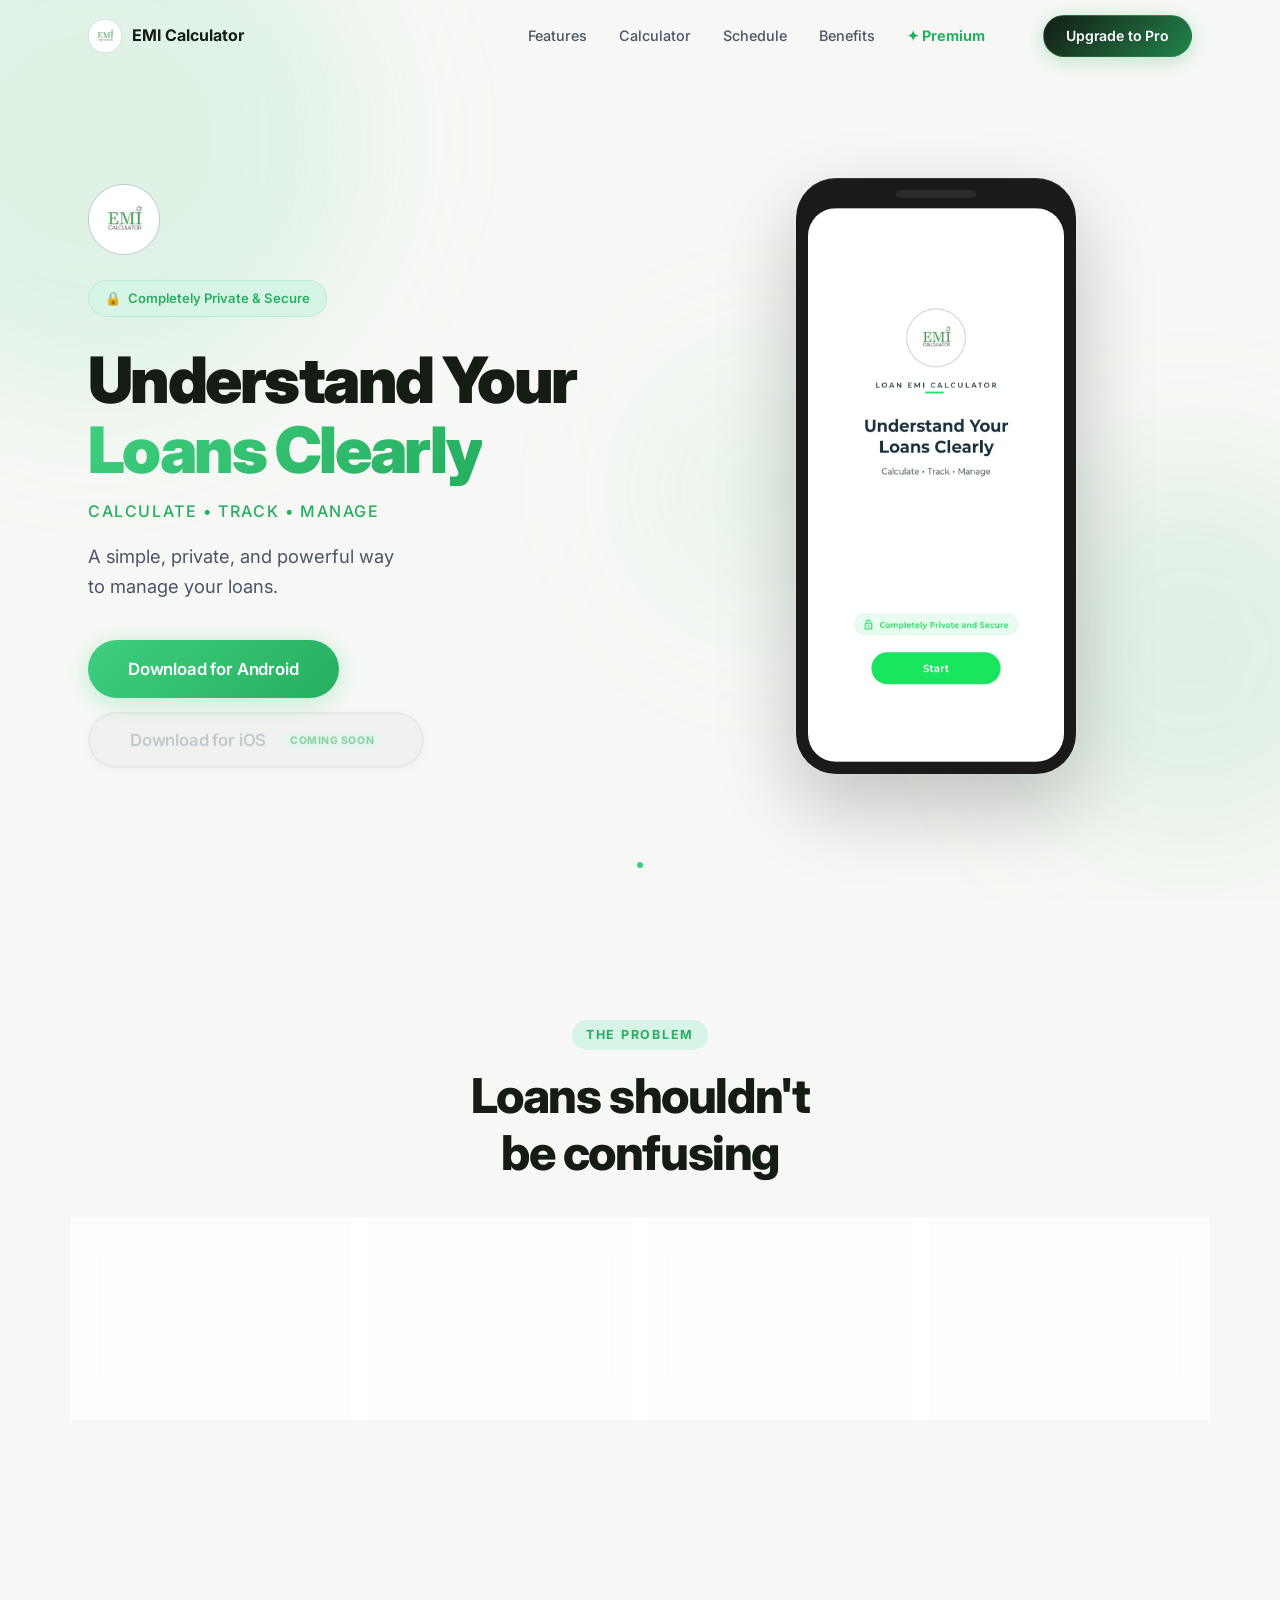
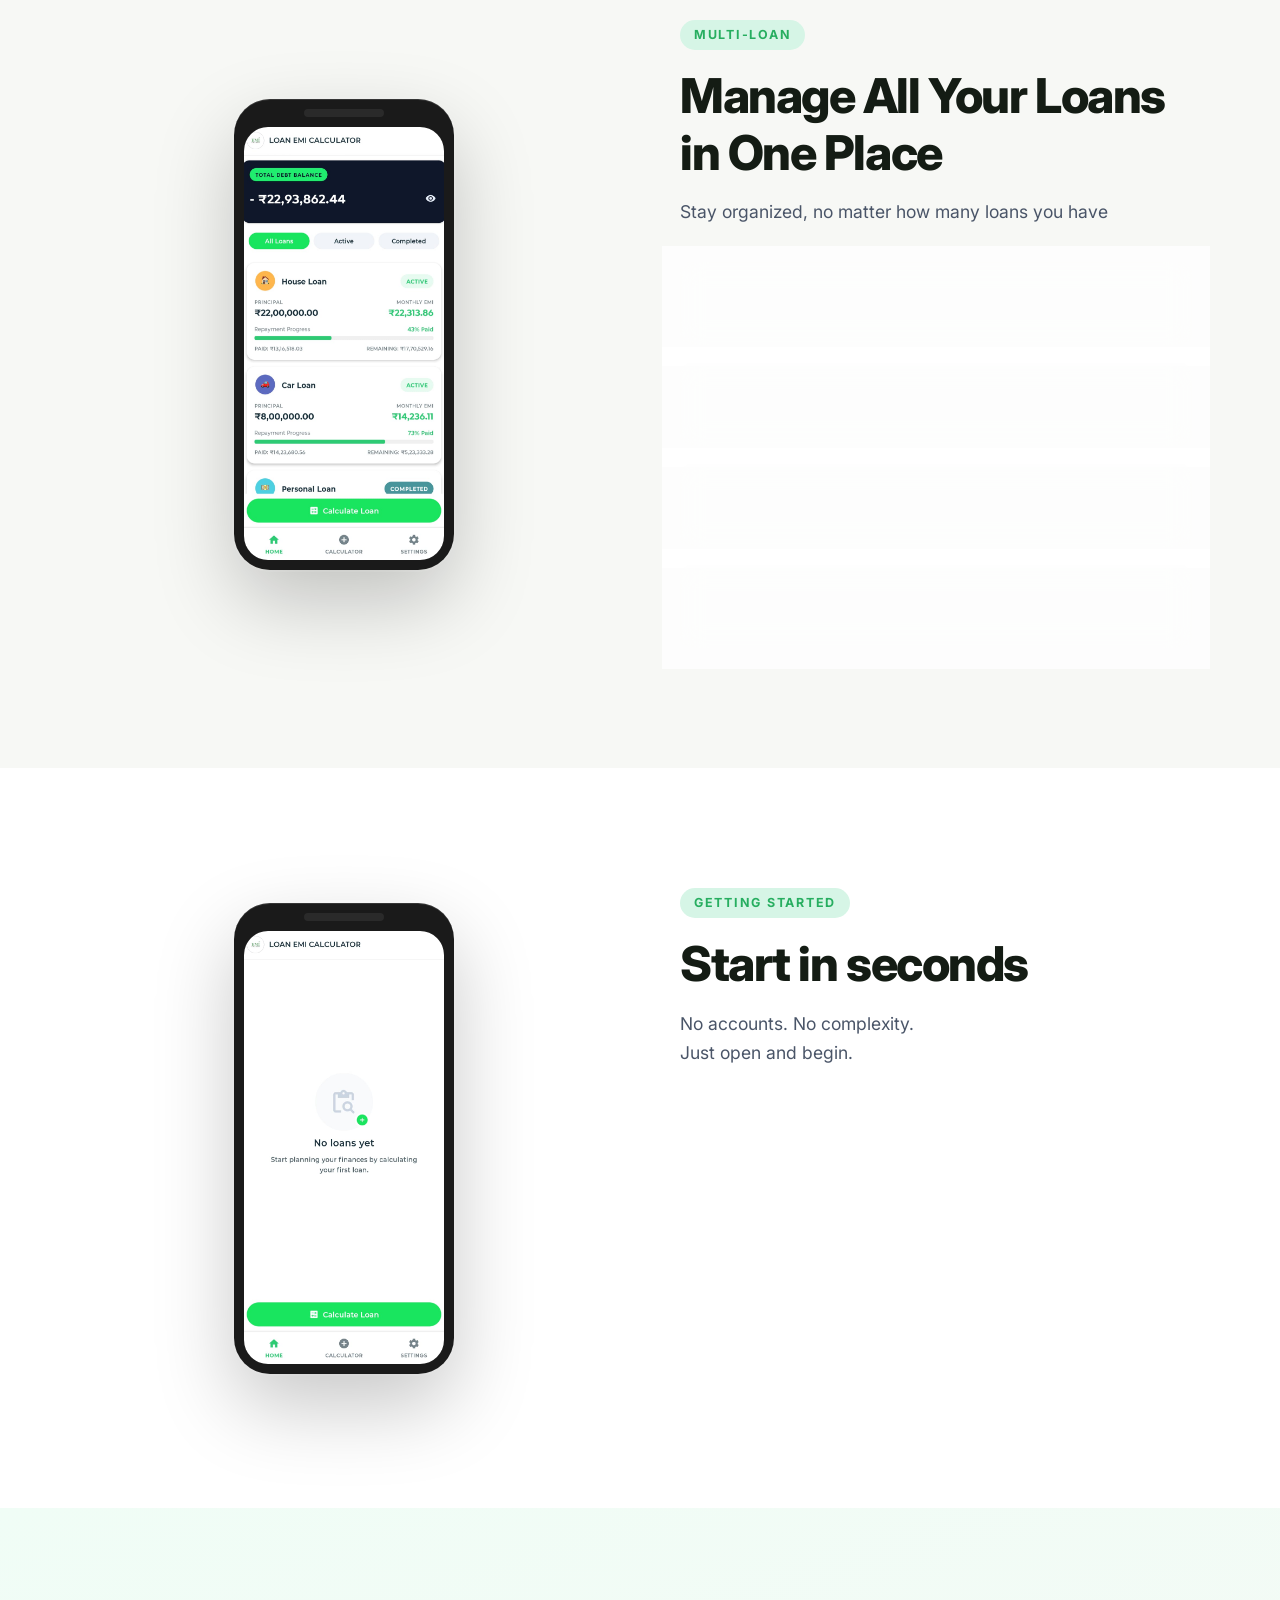
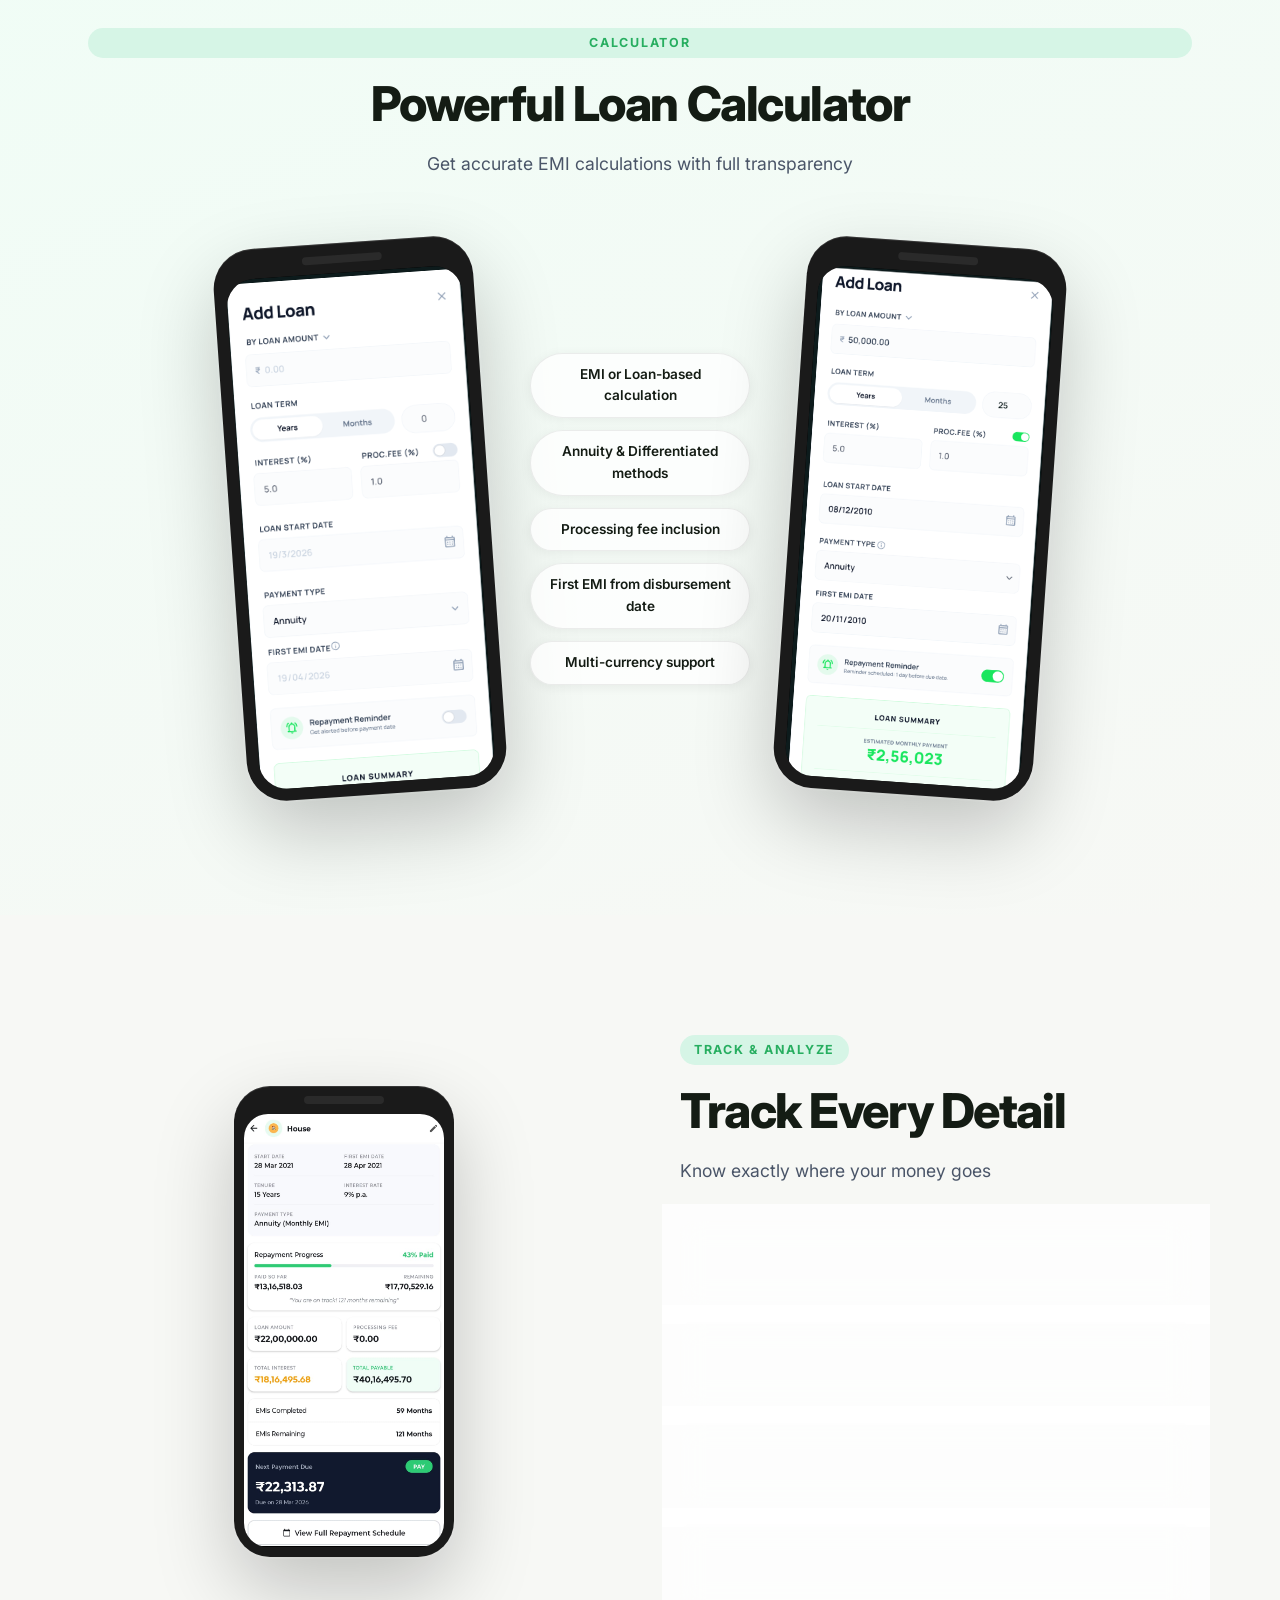
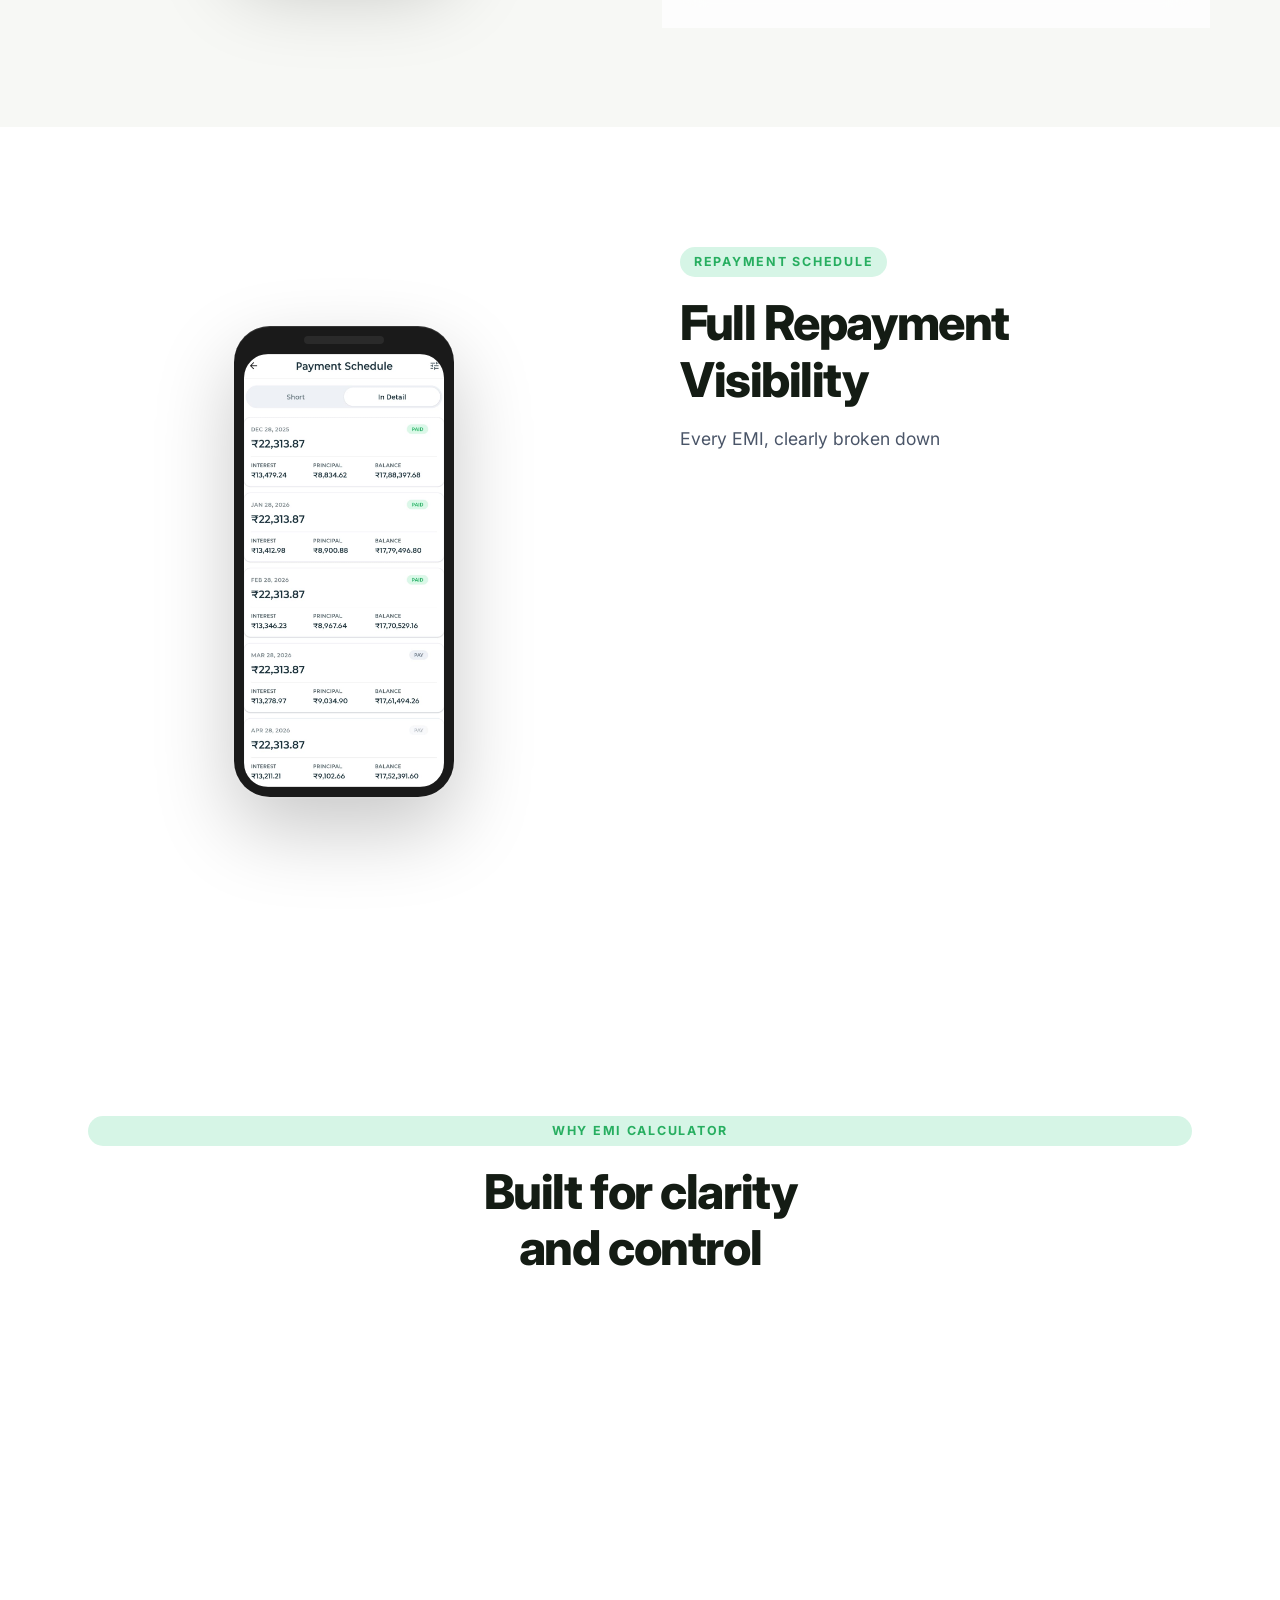
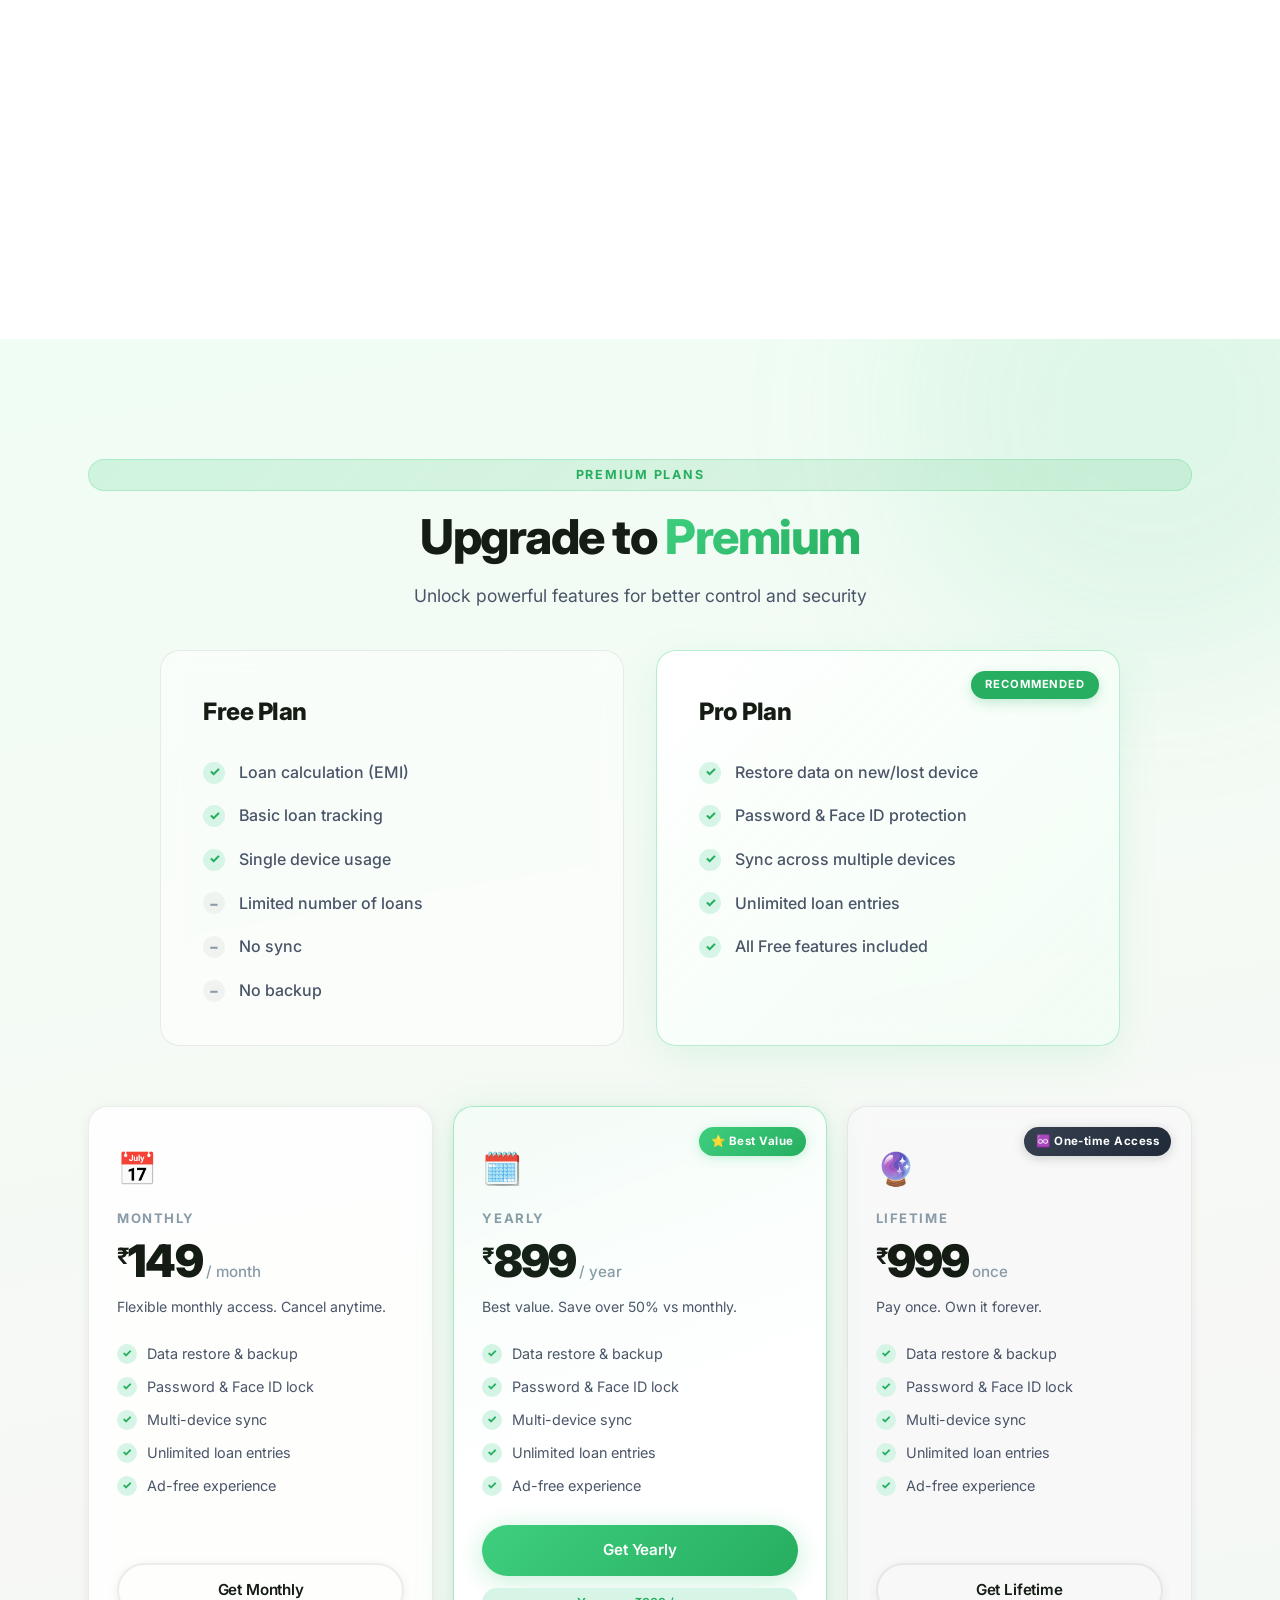
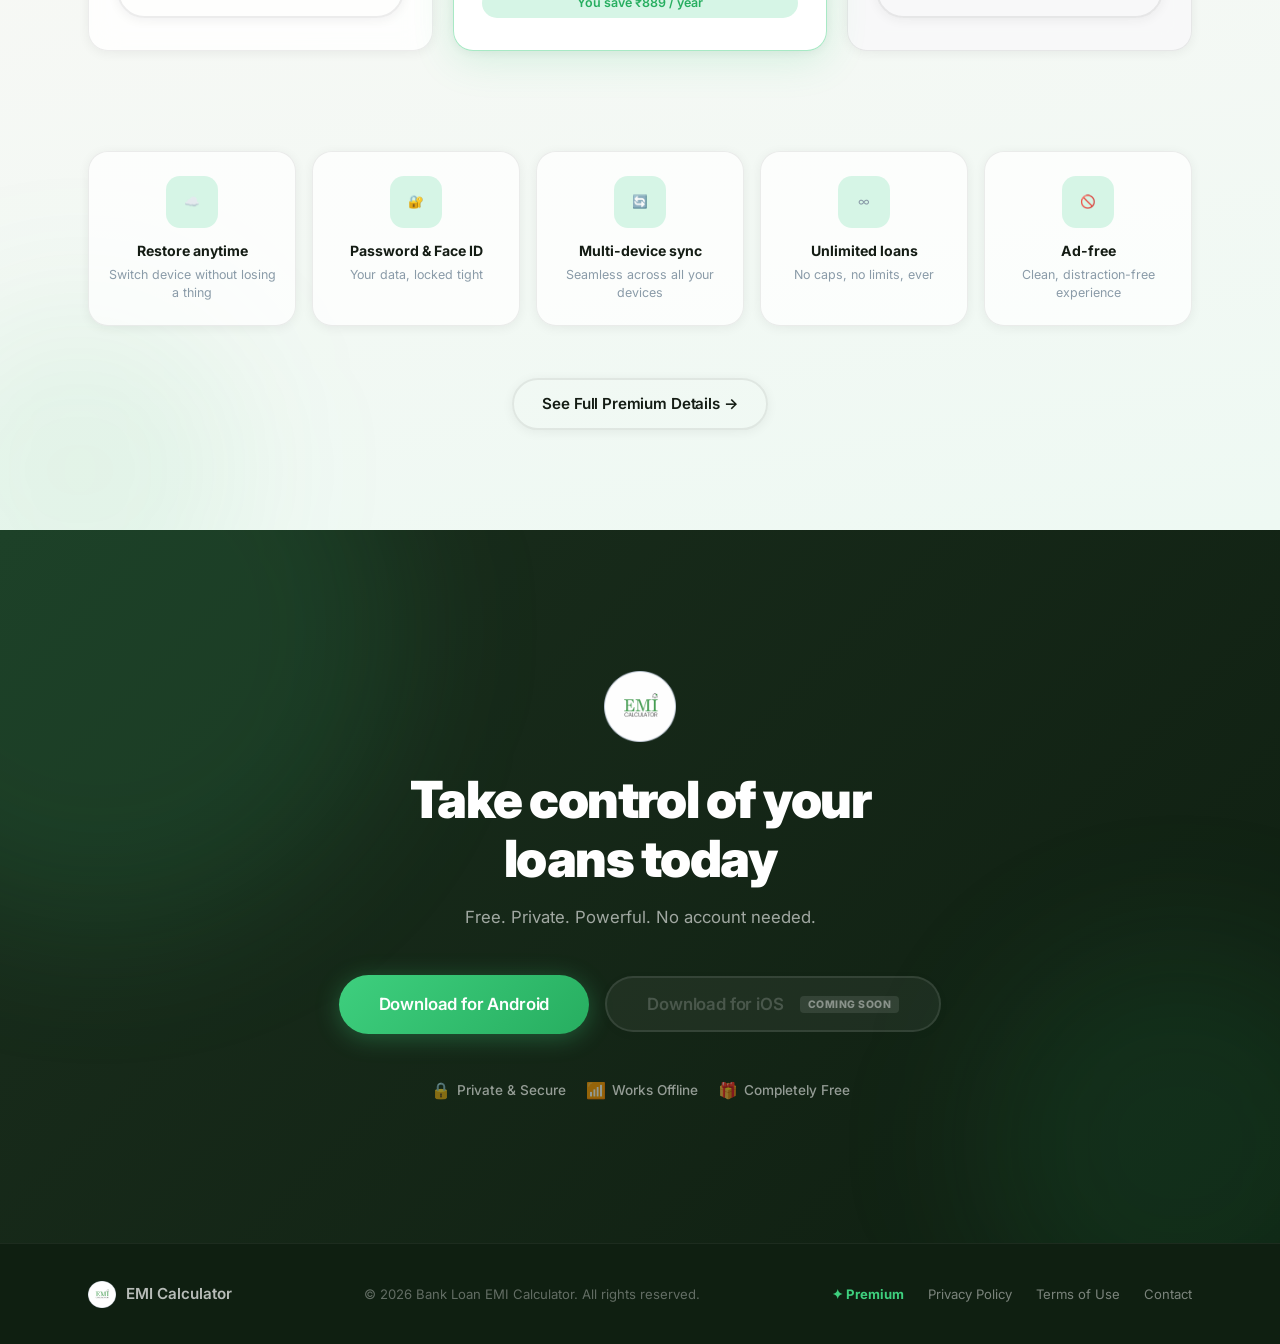
==== commit 794d80a1: "Reposition Multi-Loan section and add Free vs Pro comparison card layout" ====
--- a/index.html
+++ b/index.html
@@ -116,6 +116,42 @@
     </div>
   </section>
 
+  <!-- ========== MULTI-LOAN MANAGEMENT ========== -->
+  <section class="multiloan-section" id="multiloan">
+    <div class="container split-layout split-reverse">
+      <div class="split-content reveal">
+        <div class="section-label">Multi-Loan</div>
+        <h2 class="section-title">Manage All Your Loans<br />in One Place</h2>
+        <p class="section-sub">Stay organized, no matter how many loans you have</p>
+        <ul class="feature-list">
+          <li class="feature-item" id="multi-feat-1">
+            <span class="feat-icon">🏦</span>
+            <div><strong>Total Debt Overview</strong><span>See the full picture at once</span></div>
+          </li>
+          <li class="feature-item" id="multi-feat-2">
+            <span class="feat-icon">✅</span>
+            <div><strong>Active &amp; Completed Loans</strong><span>Track every loan's status</span></div>
+          </li>
+          <li class="feature-item" id="multi-feat-3">
+            <span class="feat-icon">📋</span>
+            <div><strong>Multi-loan Tracking</strong><span>No loan goes unnoticed</span></div>
+          </li>
+          <li class="feature-item" id="multi-feat-4">
+            <span class="feat-icon">🗂️</span>
+            <div><strong>Clean Dashboard</strong><span>Organized, beautiful, simple</span></div>
+          </li>
+        </ul>
+      </div>
+      <div class="split-mockup reveal reveal-delay-1">
+        <div class="phone-mockup phone-sm float-anim">
+          <div class="phone-screen">
+            <img src="7.jpeg" alt="Multi-loan home screen" class="phone-img" />
+          </div>
+        </div>
+      </div>
+    </div>
+  </section>
+
   <!-- ========== GETTING STARTED ========== -->
   <section class="getting-started" id="features">
     <div class="container split-layout">
@@ -258,41 +294,6 @@
     </div>
   </section>
 
-  <!-- ========== MULTI-LOAN MANAGEMENT ========== -->
-  <section class="multiloan-section" id="multiloan">
-    <div class="container split-layout split-reverse">
-      <div class="split-content reveal">
-        <div class="section-label">Multi-Loan</div>
-        <h2 class="section-title">Manage All Your Loans<br />in One Place</h2>
-        <p class="section-sub">Stay organized, no matter how many loans you have</p>
-        <ul class="feature-list">
-          <li class="feature-item" id="multi-feat-1">
-            <span class="feat-icon">🏦</span>
-            <div><strong>Total Debt Overview</strong><span>See the full picture at once</span></div>
-          </li>
-          <li class="feature-item" id="multi-feat-2">
-            <span class="feat-icon">✅</span>
-            <div><strong>Active &amp; Completed Loans</strong><span>Track every loan's status</span></div>
-          </li>
-          <li class="feature-item" id="multi-feat-3">
-            <span class="feat-icon">📋</span>
-            <div><strong>Multi-loan Tracking</strong><span>No loan goes unnoticed</span></div>
-          </li>
-          <li class="feature-item" id="multi-feat-4">
-            <span class="feat-icon">🗂️</span>
-            <div><strong>Clean Dashboard</strong><span>Organized, beautiful, simple</span></div>
-          </li>
-        </ul>
-      </div>
-      <div class="split-mockup reveal reveal-delay-1">
-        <div class="phone-mockup phone-sm float-anim">
-          <div class="phone-screen">
-            <img src="7.jpeg" alt="Multi-loan home screen" class="phone-img" />
-          </div>
-        </div>
-      </div>
-    </div>
-  </section>
 
   <!-- ========== VALUE / BENEFITS ========== -->
   <section class="benefits-section" id="benefits">
@@ -344,6 +345,32 @@
       <div class="section-label reveal center pro-label">Premium Plans</div>
       <h2 class="section-title reveal center">Upgrade to <span class="accent-text">Premium</span></h2>
       <p class="section-sub reveal center">Unlock powerful features for better control and security</p>
+
+      <!-- Free vs Pro Comparison -->
+      <div class="plan-comparison reveal">
+        <div class="comp-card" id="comp-free">
+          <h3>Free Plan</h3>
+          <ul class="comp-list">
+            <li><span class="check">✓</span> Loan calculation (EMI)</li>
+            <li><span class="check">✓</span> Basic loan tracking</li>
+            <li><span class="check">✓</span> Single device usage</li>
+            <li><span class="dash">−</span> Limited number of loans</li>
+            <li><span class="dash">−</span> No sync</li>
+            <li><span class="dash">−</span> No backup</li>
+          </ul>
+        </div>
+        <div class="comp-card" id="comp-pro">
+          <div class="pro-tag">Recommended</div>
+          <h3>Pro Plan</h3>
+          <ul class="comp-list">
+            <li><span class="check">✓</span> Restore data on new/lost device</li>
+            <li><span class="check">✓</span> Password &amp; Face ID protection</li>
+            <li><span class="check">✓</span> Sync across multiple devices</li>
+            <li><span class="check">✓</span> Unlimited loan entries</li>
+            <li><span class="check">✓</span> All Free features included</li>
+          </ul>
+        </div>
+      </div>
 
       <!-- Pricing Cards -->
       <div class="pricing-cards reveal">
--- a/style.css
+++ b/style.css
@@ -1273,6 +1273,114 @@
   border: 1px solid rgba(62, 207, 126, 0.25);
 }
 
+/* ---- Free vs Pro Comparison Layout ---- */
+.plan-comparison {
+  display: grid;
+  grid-template-columns: 1fr 1fr;
+  gap: 32px;
+  max-width: 960px;
+  margin: 40px auto 60px;
+}
+
+.comp-card {
+  background: var(--bg-card);
+  border: 1.5px solid var(--border);
+  border-radius: var(--radius-md);
+  padding: 42px;
+  position: relative;
+  transition: transform var(--transition), border-color var(--transition), box-shadow var(--transition);
+  backdrop-filter: blur(12px);
+  -webkit-backdrop-filter: blur(12px);
+}
+
+.comp-card h3 {
+  font-size: 1.5rem;
+  font-weight: 800;
+  margin-bottom: 28px;
+  color: var(--text-primary);
+  letter-spacing: -0.02em;
+}
+
+.comp-list {
+  display: flex;
+  flex-direction: column;
+  gap: 18px;
+}
+
+.comp-list li {
+  display: flex;
+  align-items: center;
+  gap: 14px;
+  font-size: 1rem;
+  color: var(--text-body);
+  font-weight: 500;
+}
+
+.comp-list .check {
+  display: inline-flex;
+  align-items: center;
+  justify-content: center;
+  width: 22px;
+  height: 22px;
+  background: var(--green-light);
+  color: var(--green-dark);
+  border-radius: 50%;
+  font-size: 0.8rem;
+  font-weight: 800;
+  flex-shrink: 0;
+}
+
+.comp-list .dash {
+  display: inline-flex;
+  align-items: center;
+  justify-content: center;
+  width: 22px;
+  height: 22px;
+  background: rgba(0, 0, 0, 0.04);
+  color: var(--text-muted);
+  border-radius: 50%;
+  font-size: 0.9rem;
+  font-weight: 800;
+  flex-shrink: 0;
+}
+
+#comp-pro {
+  border-color: rgba(62, 207, 126, 0.35);
+  background: linear-gradient(135deg, rgba(255, 255, 255, 0.95) 0%, rgba(240, 253, 244, 0.8) 100%);
+  box-shadow: 0 12px 40px rgba(62, 207, 126, 0.12);
+}
+
+#comp-free {
+  background: rgba(255, 255, 255, 0.5);
+}
+
+.pro-tag {
+  position: absolute;
+  top: 20px;
+  right: 20px;
+  background: var(--green-dark);
+  color: #fff;
+  font-size: 0.7rem;
+  font-weight: 700;
+  text-transform: uppercase;
+  padding: 5px 14px;
+  border-radius: 50px;
+  letter-spacing: 0.08em;
+  box-shadow: 0 4px 12px rgba(39, 174, 96, 0.25);
+}
+
+@media (max-width: 800px) {
+  .plan-comparison {
+    grid-template-columns: 1fr;
+    gap: 24px;
+    max-width: 480px;
+  }
+  
+  .comp-card {
+    padding: 32px;
+  }
+}
+
 /* ---- Pricing Cards Grid ---- */
 .pricing-cards {
   display: grid;
